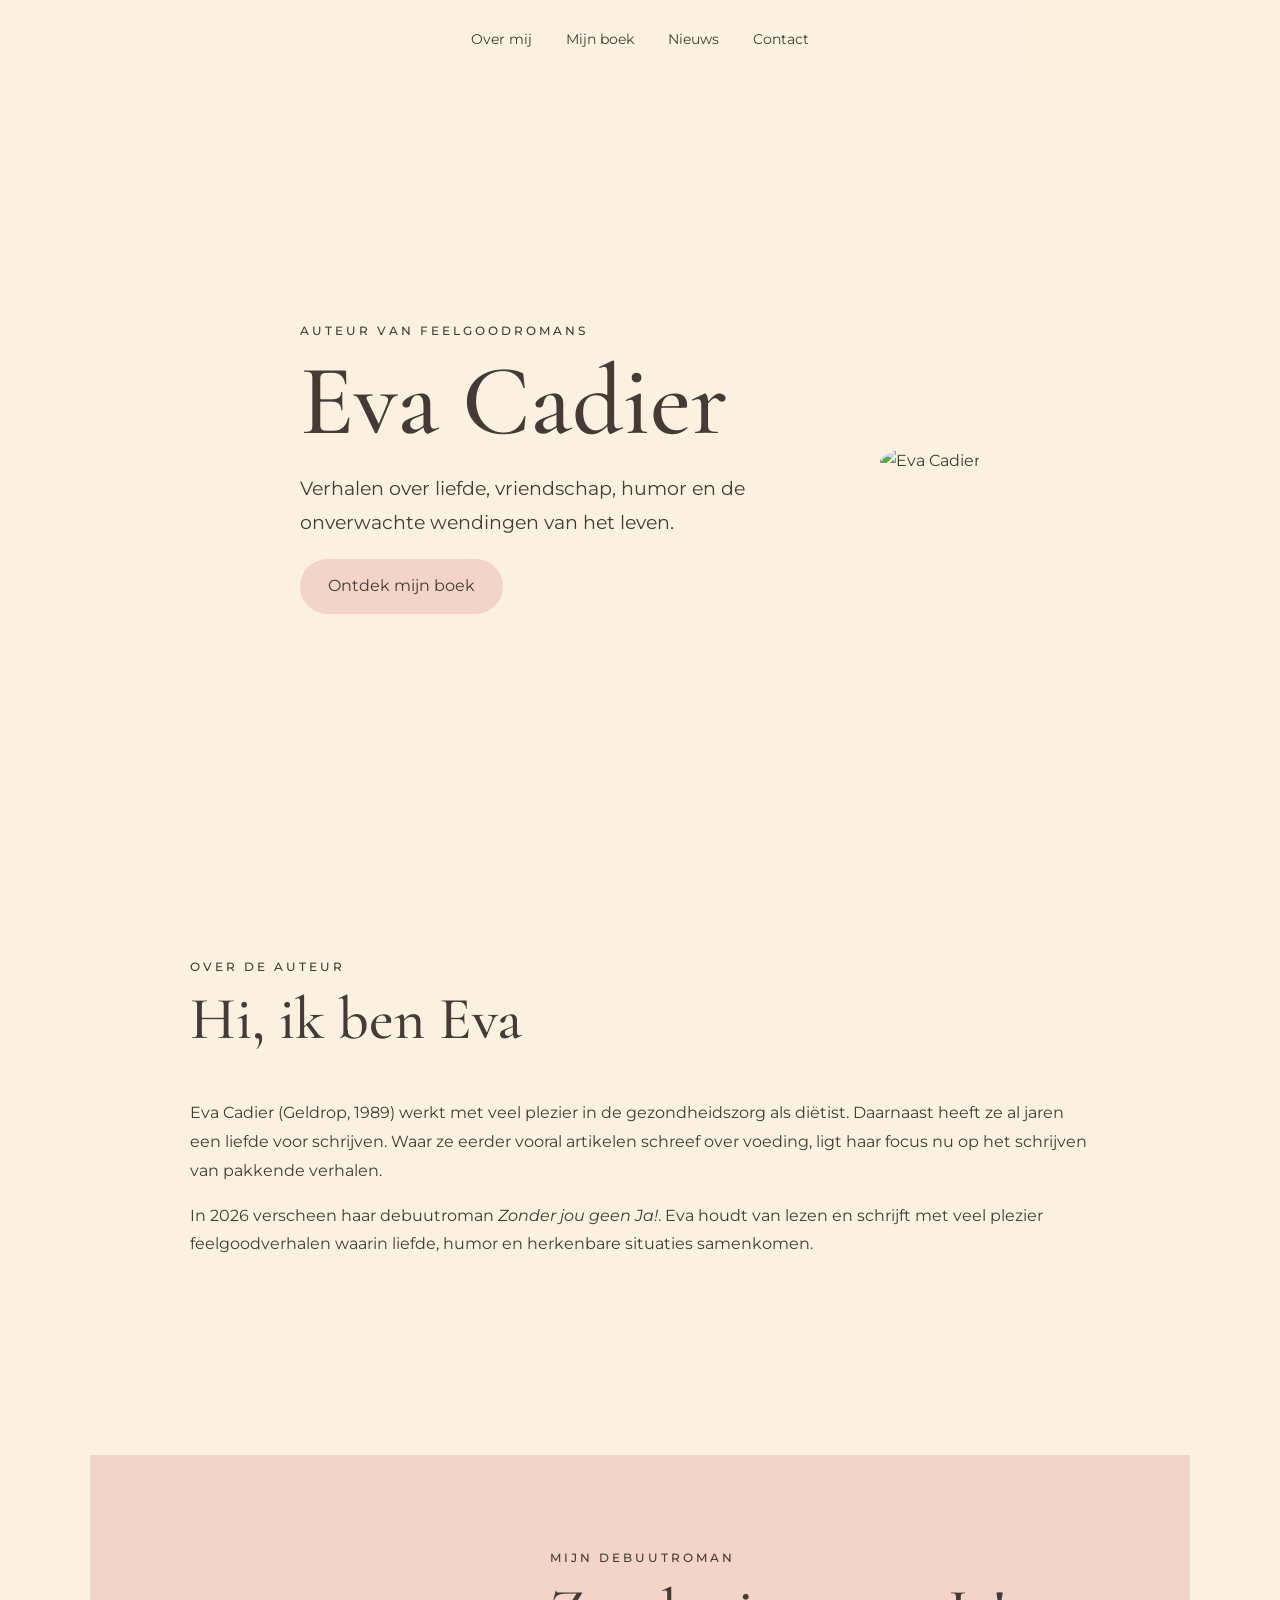
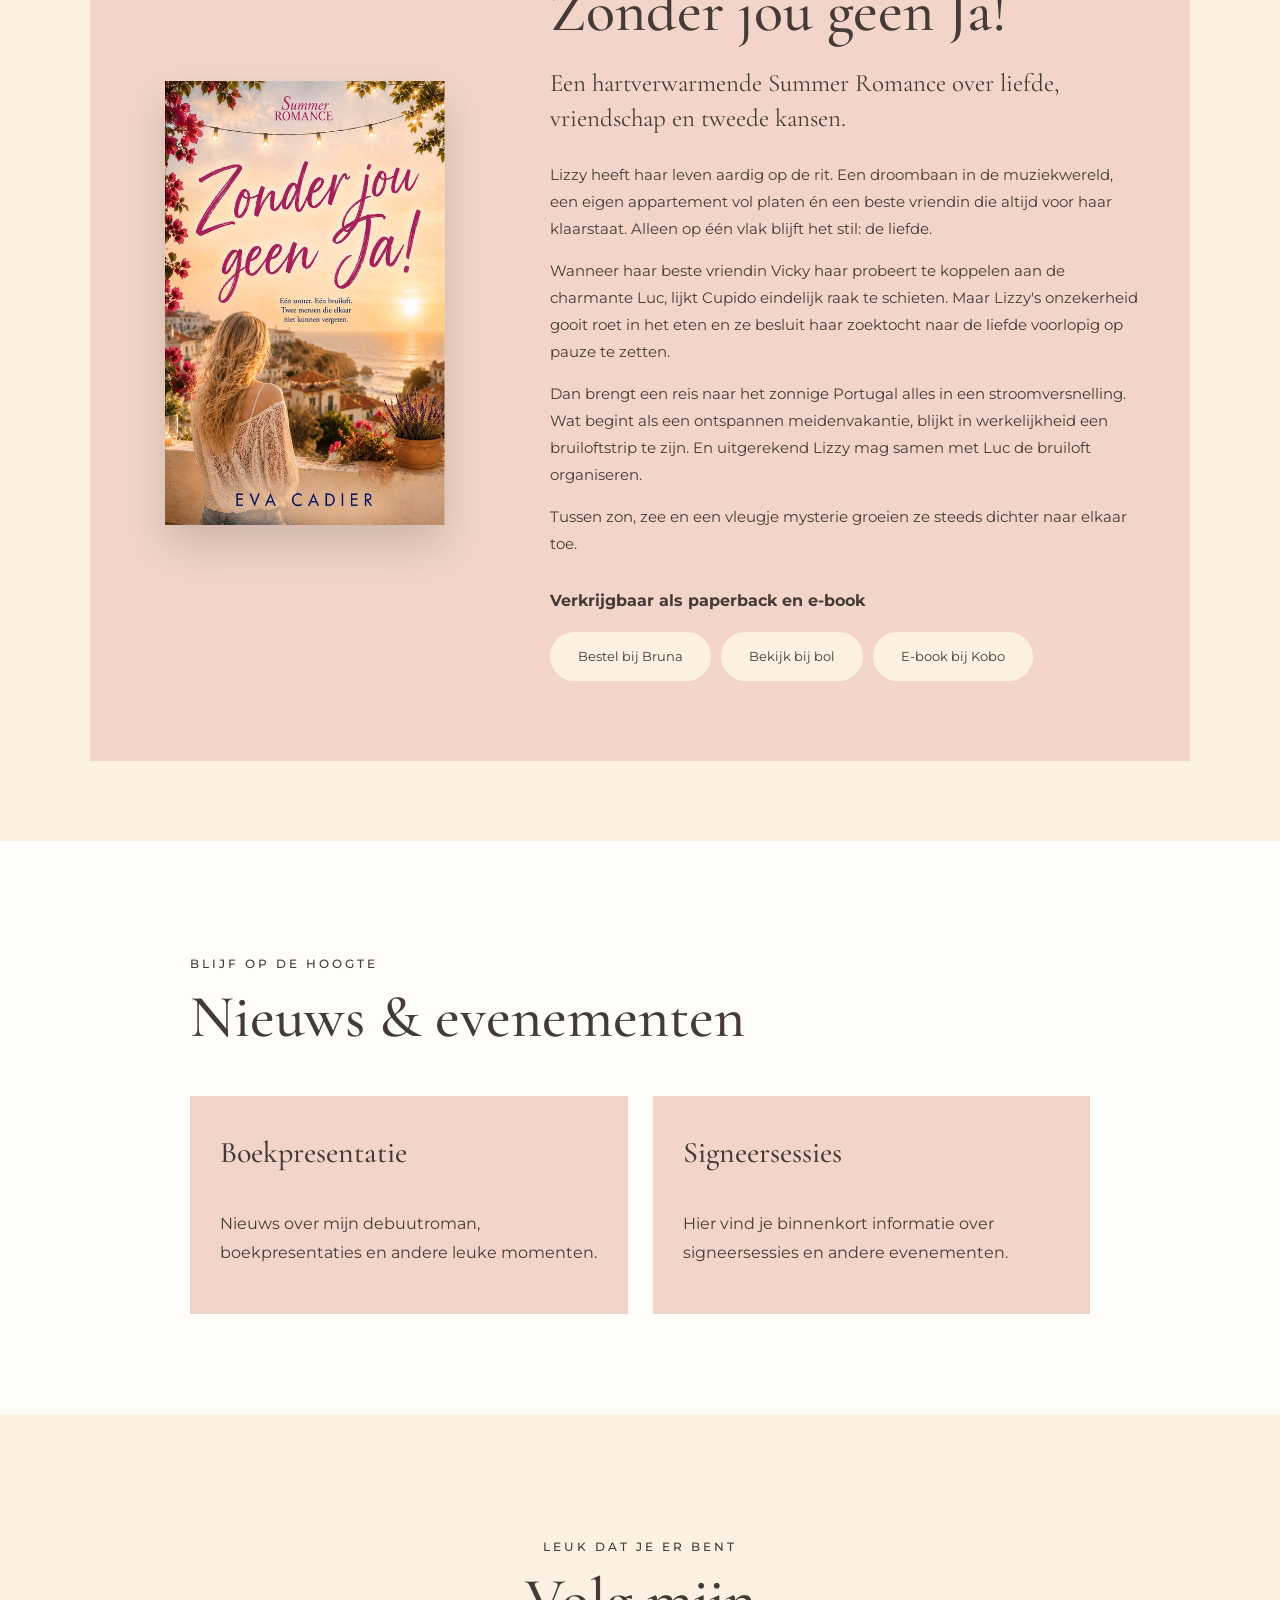
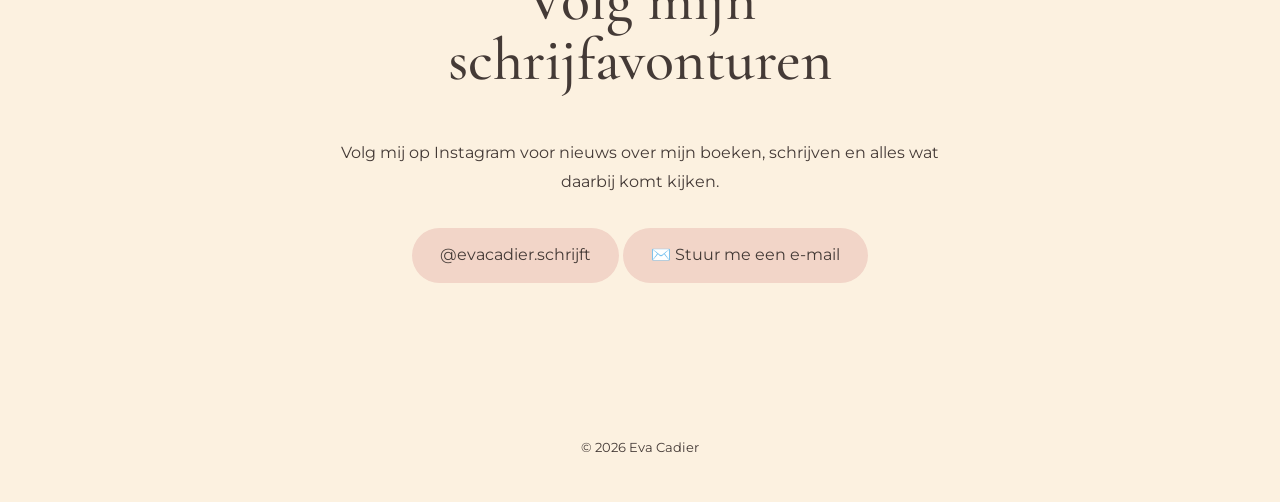
==== index.html @ a546e259 "Update index.html" ====
<!DOCTYPE html>
<html lang="nl">
<head>
    <meta charset="UTF-8">
    <meta name="viewport" content="width=device-width, initial-scale=1.0">

    <title>Eva Cadier | Auteur van feelgoodromans</title>

    <meta name="description" content="Eva Cadier schrijft feelgoodromans over liefde, vriendschap en de onverwachte wendingen van het leven.">

    <link rel="stylesheet" href="style.css">

    <link href="https://fonts.googleapis.com/css2?family=Cormorant+Garamond:wght@400;500;600&family=Montserrat:wght@300;400;500&display=swap" rel="stylesheet">
</head>


<body>

<!-- NAVIGATIE -->

<header>
    <nav>
        <a href="#over">Over mij</a>
        <a href="#boek">Mijn boek</a>
        <a href="#nieuws">Nieuws</a>
        <a href="#contact">Contact</a>
    </nav>
</header>


<!-- HERO -->

<section class="hero">

    <div class="hero-text">

        <p class="eyebrow">
            Auteur van feelgoodromans
        </p>

        <h1>
            Eva Cadier
        </h1>

        <p class="intro">
            Verhalen over liefde, vriendschap, humor
            en de onverwachte wendingen van het leven.
        </p>

        <a class="button" href="#boek">
            Ontdek mijn boek
        </a>

    </div>


    <div class="hero-image">

        <!--
        Vervang foto.jpg door jouw eigen foto.
        -->

        <img src="Eva.jpg" alt="Eva Cadier">

    </div>

</section>



<!-- OVER MIJ -->

<section id="over" class="section">

    <div class="section-inner">

        <p class="eyebrow">
            Over de auteur
        </p>

        <h2>
            Hi, ik ben Eva
        </h2>

        <p>
            Eva Cadier (Geldrop, 1989) werkt met veel plezier in de
            gezondheidszorg als diëtist. Daarnaast heeft ze al jaren
            een liefde voor schrijven. Waar ze eerder vooral artikelen
            schreef over voeding, ligt haar focus nu op het schrijven
            van pakkende verhalen.
        </p>

        <p>
            In 2026 verscheen haar debuutroman
            <em>Zonder jou geen Ja!</em>. Eva houdt van lezen en schrijft
            met veel plezier feelgoodverhalen waarin liefde, humor en
            herkenbare situaties samenkomen.
        </p>

    </div>

</section>



<!-- BOEK -->

<section id="boek" class="book-section">

    <div class="book-image">

        <!--
        Vervang boek.jpg door de afbeelding van jouw boekomslag.
        -->

        <img
            src="boek.jpg"
            alt="Boekomslag Zonder jou geen Ja! van Eva Cadier"
        >

    </div>


    <div class="book-text">

        <p class="eyebrow">
            Mijn debuutroman
        </p>

        <h2>
            Zonder jou geen Ja!
        </h2>

        <p class="subtitle">
            Een hartverwarmende Summer Romance over liefde,
            vriendschap en tweede kansen.
        </p>


        <div class="flaptekst">

            <p>
                Lizzy heeft haar leven aardig op de rit. Een droombaan
                in de muziekwereld, een eigen appartement vol platen
                én een beste vriendin die altijd voor haar klaarstaat.
                Alleen op één vlak blijft het stil: de liefde.
            </p>

            <p>
                Wanneer haar beste vriendin Vicky haar probeert te
                koppelen aan de charmante Luc, lijkt Cupido eindelijk
                raak te schieten. Maar Lizzy's onzekerheid gooit roet
                in het eten en ze besluit haar zoektocht naar de liefde
                voorlopig op pauze te zetten.
            </p>

            <p>
                Dan brengt een reis naar het zonnige Portugal alles
                in een stroomversnelling. Wat begint als een ontspannen
                meidenvakantie, blijkt in werkelijkheid een bruiloftstrip
                te zijn. En uitgerekend Lizzy mag samen met Luc de
                bruiloft organiseren.
            </p>

            <p>
                Tussen zon, zee en een vleugje mysterie groeien ze steeds
                dichter naar elkaar toe.
            </p>

        </div>


        <p class="available">
            <strong>
                Verkrijgbaar als paperback en e-book
            </strong>
        </p>


        <div class="shops">

            <a
                href="https://www.bruna.nl/boeken/zonder-jou-geen-ja-9789083656786"
                target="_blank"
                rel="noopener noreferrer"
                class="shop-button"
            >
                Bestel bij Bruna
            </a>


            <a
                href="https://www.bol.com/nl/nl/p/zonder-jou-geen-ja/9300000344899422/?cid=1786902268305-2676174017438"
                target="_blank"
                rel="noopener noreferrer"
                class="shop-button"
            >
                Bekijk bij bol
            </a>


            <a
                href="https://www.kobo.com/nl/nl/ebook/zonder-jou-geen-ja-1?sId=480e6cfb-6c79-43fd-9dd4-91e612678c3a&ssId=6qIKh0UJlybctEtxlPoWp&cPos=1"
                target="_blank"
                rel="noopener noreferrer"
                class="shop-button"
            >
                E-book bij Kobo
            </a>

        </div>

    </div>

</section>



<!-- NIEUWS -->

<section id="nieuws" class="section news-section">

    <div class="section-inner">

        <p class="eyebrow">
            Blijf op de hoogte
        </p>

        <h2>
            Nieuws & evenementen
        </h2>

        <div class="cards">

            <article>
                <h3>
                    Boekpresentatie
                </h3>

                <p>
                    Nieuws over mijn debuutroman,
                    boekpresentaties en andere leuke momenten.
                </p>
            </article>


            <article>
                <h3>
                    Signeersessies
                </h3>

                <p>
                    Hier vind je binnenkort informatie over
                    signeersessies en andere evenementen.
                </p>
            </article>

        </div>

    </div>

</section>



<!-- CONTACT -->

<section id="contact" class="contact-section">

    <div>

        <p class="eyebrow">
            Leuk dat je er bent
        </p>

        <h2>
            Volg mijn schrijfavonturen
        </h2>

        <p>
            Volg mij op Instagram voor nieuws over mijn boeken,
            schrijven en alles wat daarbij komt kijken.
        </p>


        <a
            href="https://www.instagram.com/evacadier.schrijft/"
            target="_blank"
            rel="noopener noreferrer"
            class="button"
        >
            @evacadier.schrijft
        </a>
        
        <a
    href="mailto:evacadier@gmail.com"
    class="button"
    style="margin-top: 15px;"
>
    ✉️ Stuur me een e-mail
</a>

    </div>

</section>



<!-- FOOTER -->

<footer>

    <p>
        © 2026 Eva Cadier
    </p>

</footer>


</body>
</html>
---- style.css ----
:root {
    --creme: #FCF1E0;
    --roze: #F2D5C8;
    --tekst: #443A36;
    --wit: #FFFDF9;
}


* {
    box-sizing: border-box;
}


html {
    scroll-behavior: smooth;
}


body {
    margin: 0;
    background: var(--creme);
    color: var(--tekst);
    font-family: 'Montserrat', sans-serif;
    line-height: 1.8;
}


header {
    padding: 25px 30px;
    text-align: center;
    position: sticky;
    top: 0;
    background: rgba(252, 241, 224, 0.95);
    z-index: 10;
}


nav a {
    margin: 0 15px;
    text-decoration: none;
    color: var(--tekst);
    font-size: 14px;
}


nav a:hover {
    opacity: 0.6;
}


h1,
h2,
h3 {
    font-family: 'Cormorant Garamond', serif;
    font-weight: 500;
}


h1 {
    font-size: clamp(60px, 8vw, 100px);
    line-height: 0.9;
    margin: 15px 0 25px;
}


h2 {
    font-size: clamp(42px, 5vw, 60px);
    line-height: 1;
    margin-top: 10px;
}


h3 {
    font-size: 30px;
    margin-top: 0;
}


.eyebrow {
    text-transform: uppercase;
    letter-spacing: 3px;
    font-size: 12px;
    font-weight: 500;
}


.hero {
    min-height: 85vh;
    display: flex;
    align-items: center;
    justify-content: center;
    gap: 80px;
    padding: 70px 30px;
}


.hero-text {
    max-width: 550px;
}


.intro {
    font-size: 19px;
    max-width: 500px;
}


.hero-image img {
    width: 360px;
    height: 360px;
    object-fit: cover;
    border-radius: 50%;
}


.button,
.shop-button {
    display: inline-block;
    background: var(--roze);
    color: var(--tekst);
    padding: 13px 28px;
    border-radius: 30px;
    text-decoration: none;
    transition: 0.2s;
}


.button:hover,
.shop-button:hover {
    transform: translateY(-2px);
}


.section {
    padding: 100px 30px;
}


.section-inner {
    max-width: 900px;
    margin: auto;
}


.book-section {
    max-width: 1100px;
    margin: 80px auto;
    padding: 80px 50px;
    display: flex;
    gap: 80px;
    align-items: center;
    background: var(--roze);
}


.book-image {
    flex: 0 0 330px;
    text-align: center;
}


.book-image img {
    width: 280px;
    max-width: 100%;
    box-shadow: 0 20px 40px rgba(0, 0, 0, 0.15);
}


.book-text {
    flex: 1;
}


.book-text h2 {
    margin-bottom: 10px;
}


.subtitle {
    font-family: 'Cormorant Garamond', serif;
    font-size: 25px;
    line-height: 1.4;
}


.flaptekst {
    font-size: 15px;
}


.available {
    margin-top: 30px;
}


.shops {
    display: flex;
    flex-wrap: wrap;
    gap: 10px;
}


.shop-button {
    background: var(--creme);
    font-size: 13px;
}


.news-section {
    background: var(--wit);
}


.cards {
    display: grid;
    grid-template-columns: repeat(2, 1fr);
    gap: 25px;
}


.cards article {
    background: var(--roze);
    padding: 30px;
}


.contact-section {
    max-width: 900px;
    margin: auto;
    padding: 110px 30px;
    text-align: center;
}


.contact-section > div {
    max-width: 600px;
    margin: auto;
}


footer {
    text-align: center;
    padding: 30px;
    font-size: 13px;
}


@media (max-width: 750px) {

    header {
        position: static;
    }


    nav a {
        margin: 5px 8px;
        display: inline-block;
    }


    .hero {
        flex-direction: column-reverse;
        text-align: center;
        gap: 40px;
        padding-top: 50px;
    }


    .hero-image img {
        width: 260px;
        height: 260px;
    }


    .book-section {
        margin: 40px 15px;
        padding: 50px 25px;
        flex-direction: column;
        gap: 40px;
    }


    .book-text {
        text-align: center;
    }


    .cards {
        grid-template-columns: 1fr;
    }


    .shops {
        justify-content: center;
    }

}
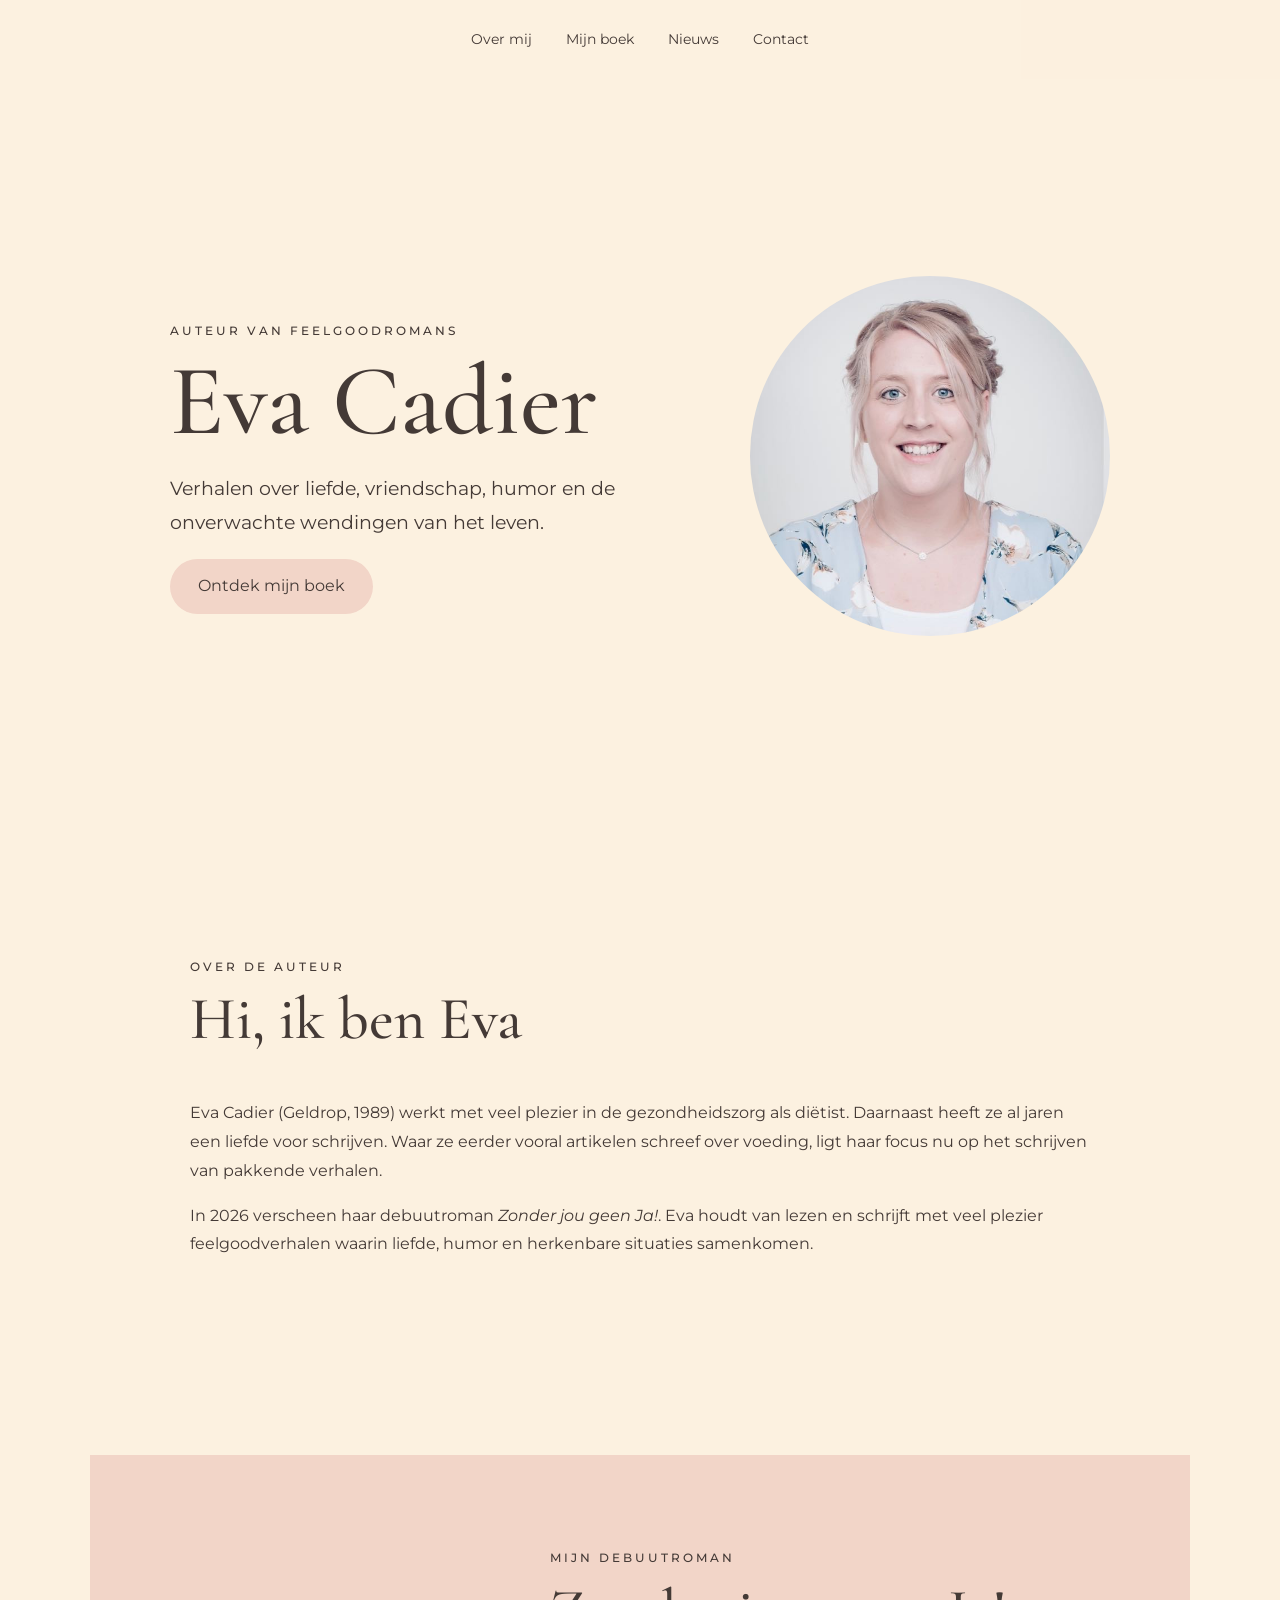
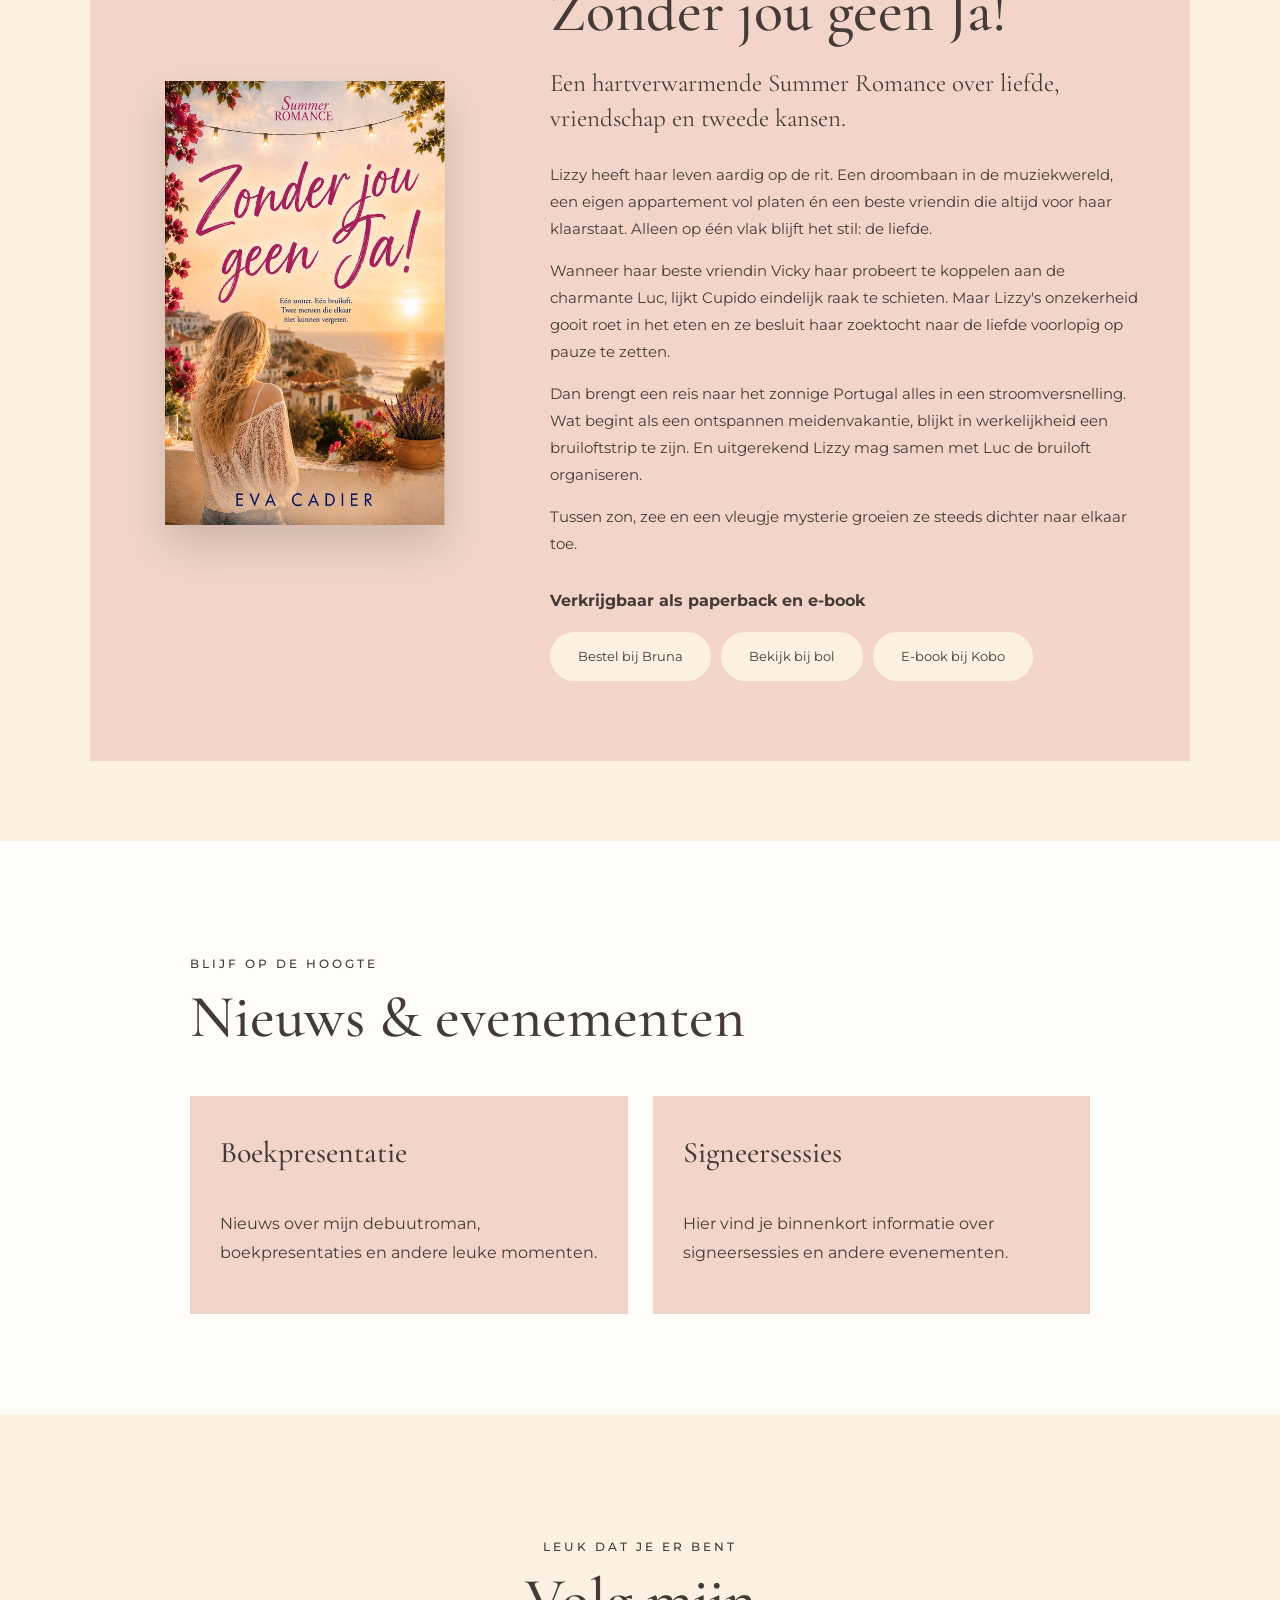
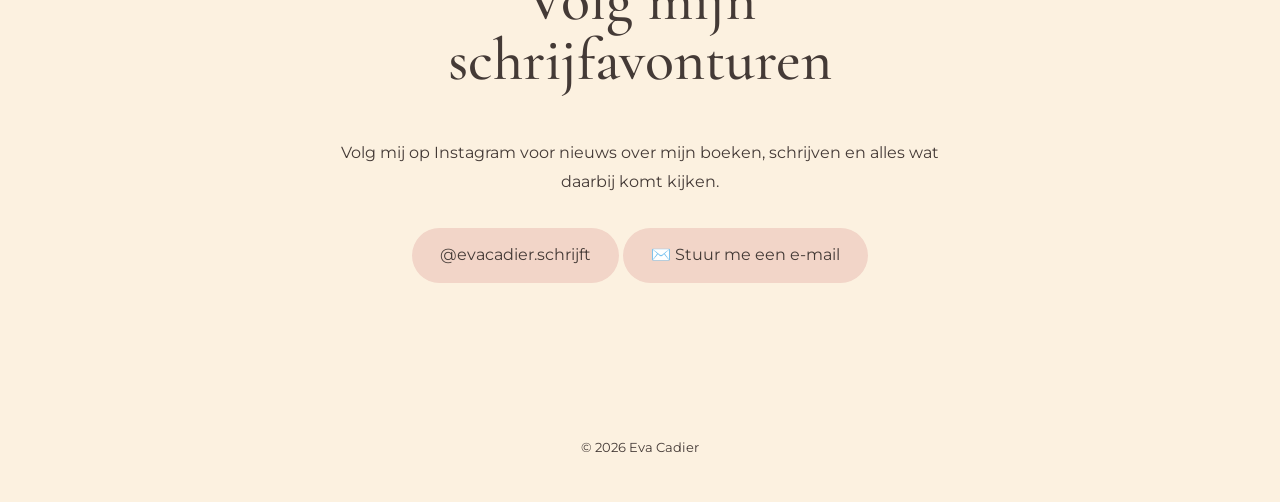
==== commit e63684c1: "Update index.html" ====
--- a/index.html
+++ b/index.html
@@ -60,7 +60,7 @@
         Vervang foto.jpg door jouw eigen foto.
         -->
 
-        <img src="Eva.jpg" alt="Eva Cadier">
+        <img src="Eva.JPG" alt="Eva Cadier">
 
     </div>
 
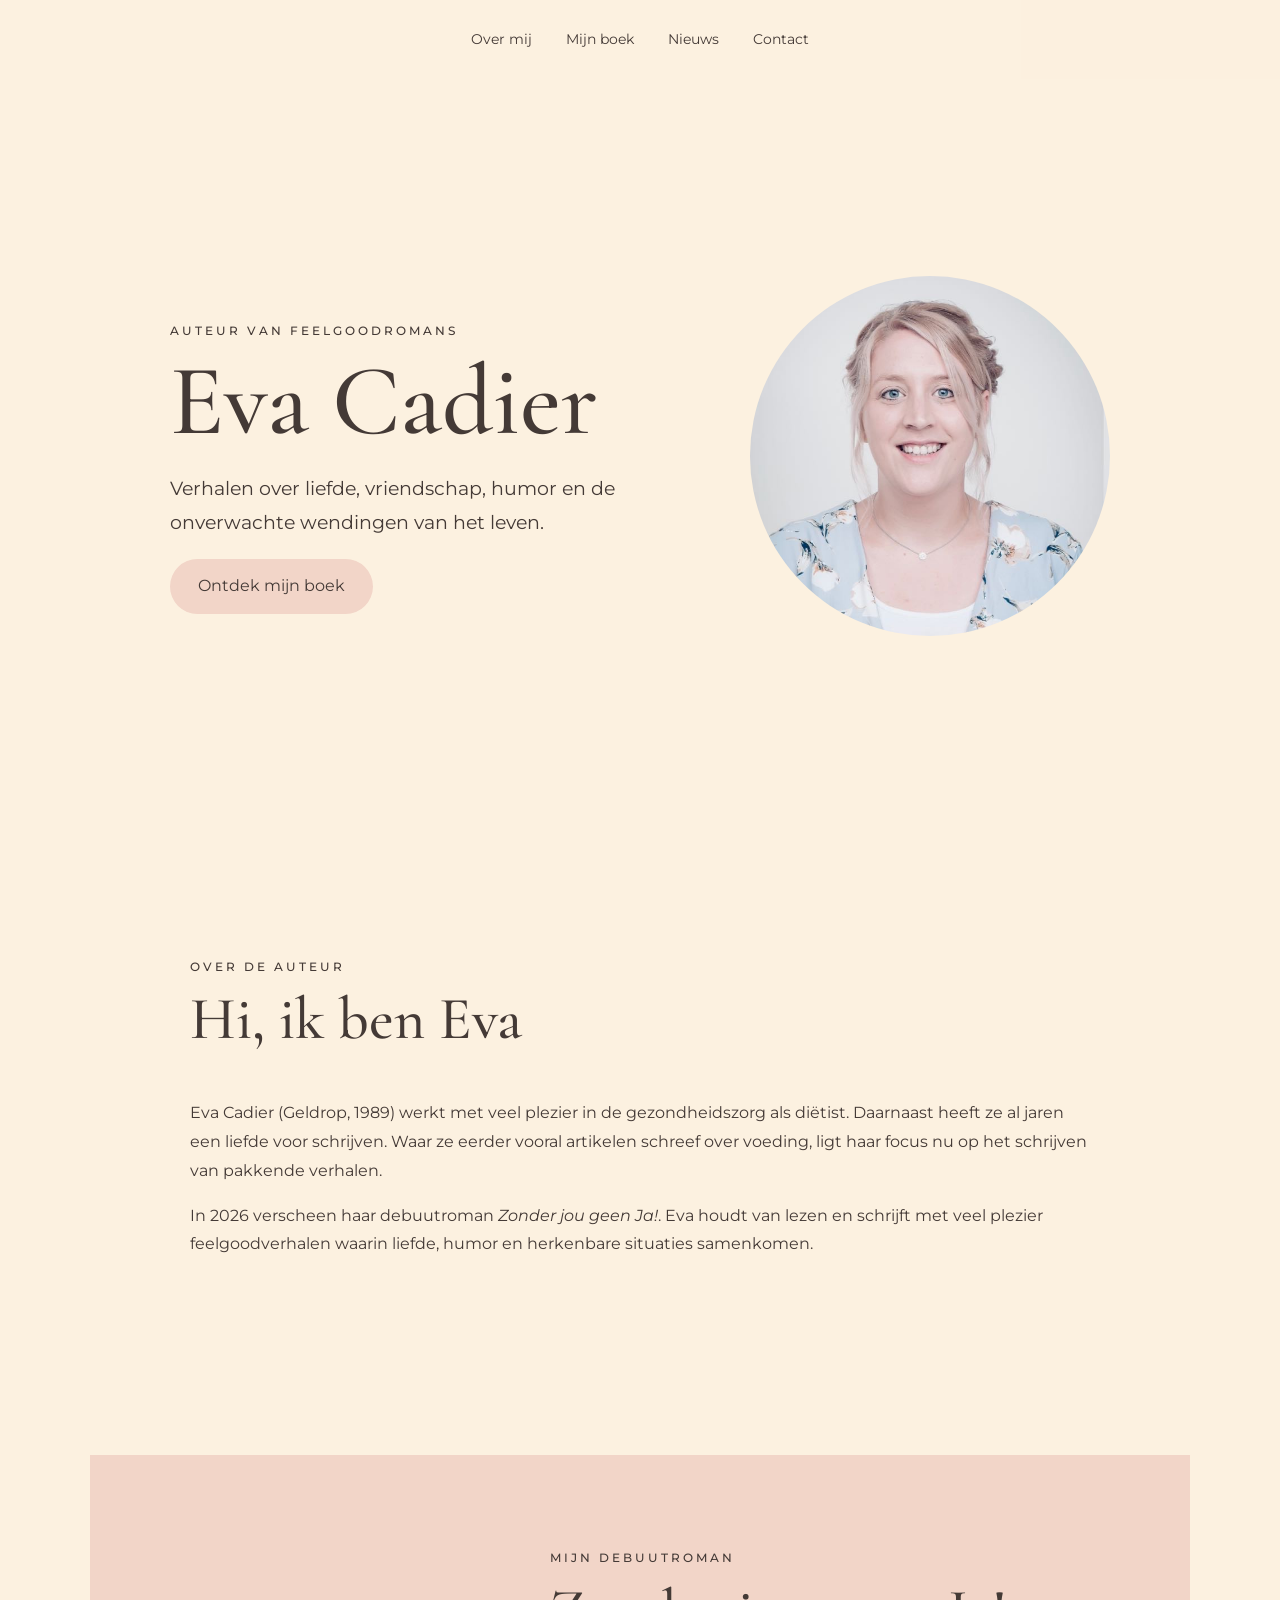
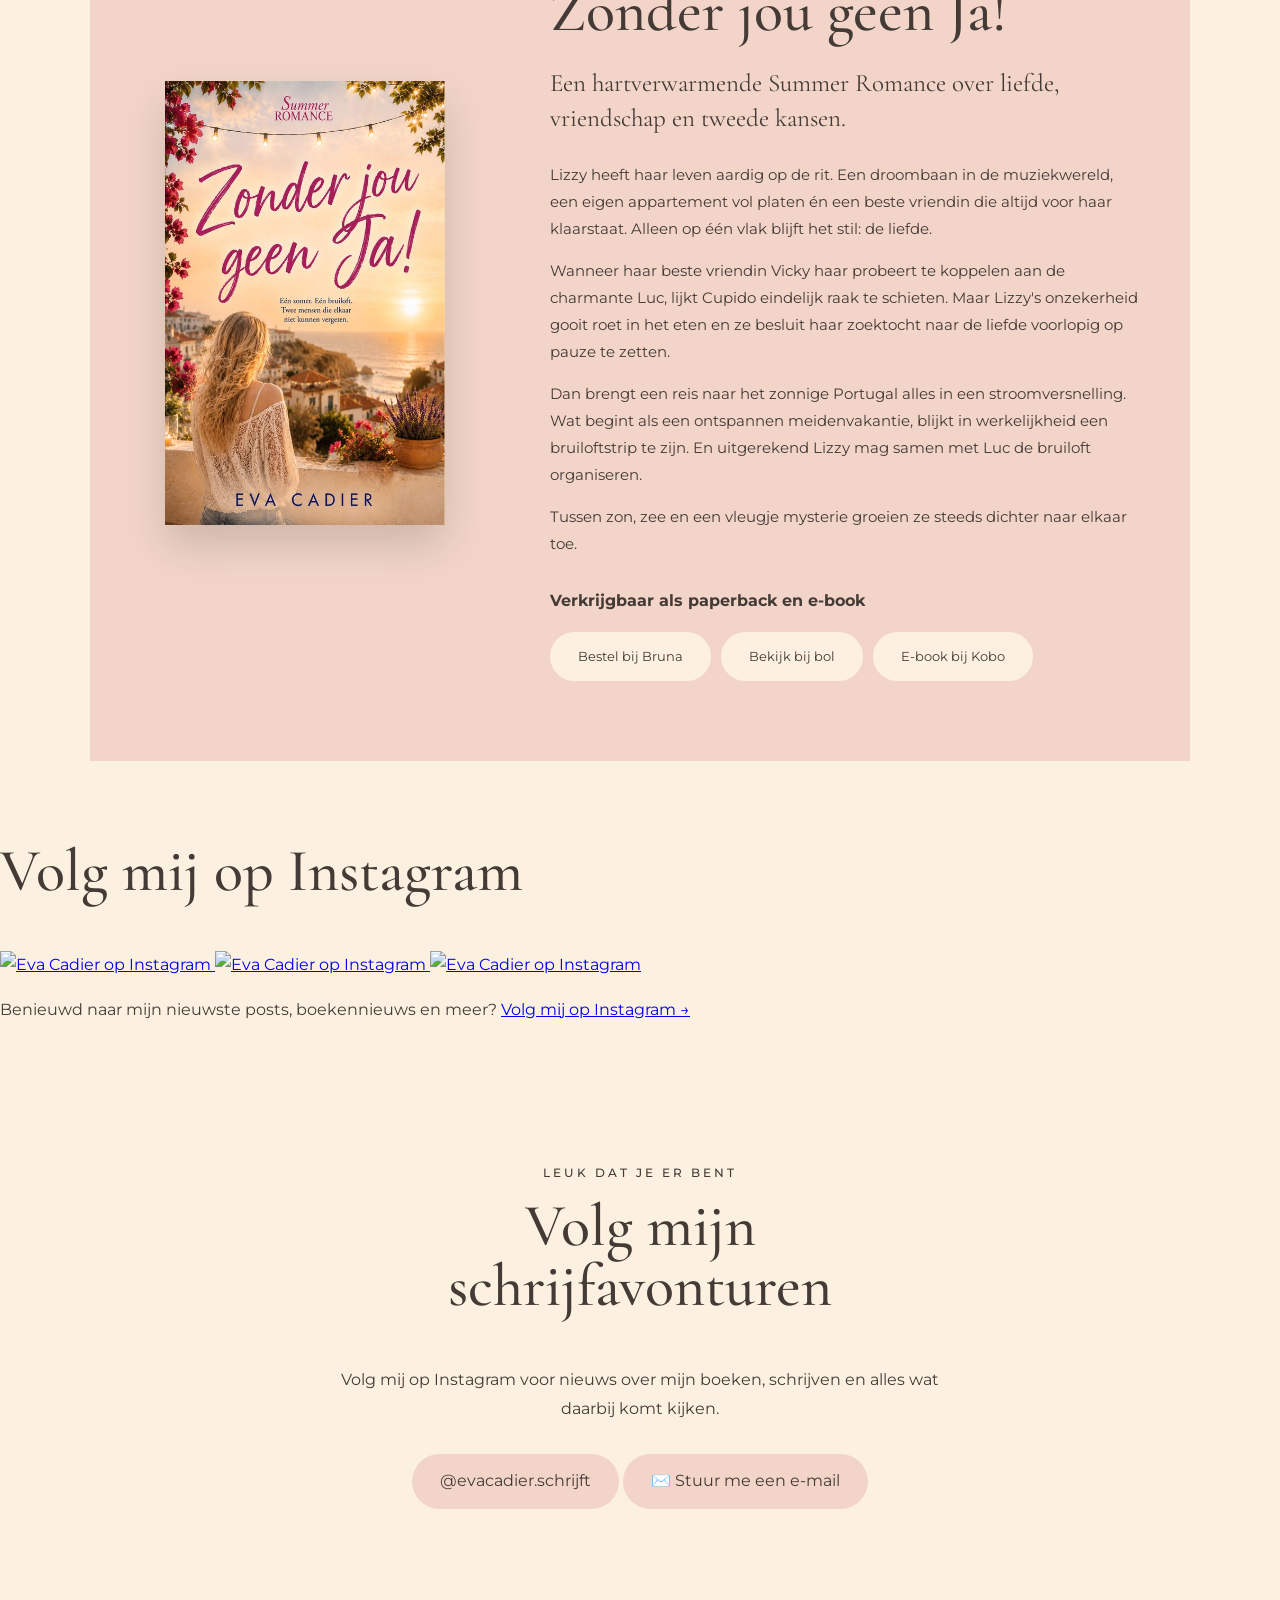
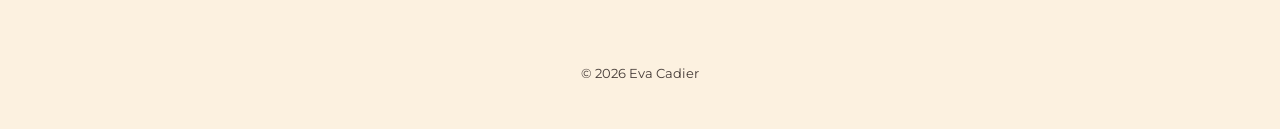
==== commit ba6c63fd: "Update index.html" ====
--- a/index.html
+++ b/index.html
@@ -216,49 +216,29 @@
 
 
 
-<!-- NIEUWS -->
-
-<section id="nieuws" class="section news-section">
-
-    <div class="section-inner">
-
-        <p class="eyebrow">
-            Blijf op de hoogte
-        </p>
-
-        <h2>
-            Nieuws & evenementen
-        </h2>
-
-        <div class="cards">
-
-            <article>
-                <h3>
-                    Boekpresentatie
-                </h3>
-
-                <p>
-                    Nieuws over mijn debuutroman,
-                    boekpresentaties en andere leuke momenten.
-                </p>
-            </article>
-
-
-            <article>
-                <h3>
-                    Signeersessies
-                </h3>
-
-                <p>
-                    Hier vind je binnenkort informatie over
-                    signeersessies en andere evenementen.
-                </p>
-            </article>
-
-        </div>
-
-    </div>
-
+<section id="instagram">
+  <h2>Volg mij op Instagram</h2>
+
+  <div class="instagram-grid">
+    <a href="https://www.instagram.com/evacadier.schrijft/" target="_blank">
+      <img src="instagram1.jpg" alt="Eva Cadier op Instagram">
+    </a>
+
+    <a href="https://www.instagram.com/evacadier.schrijft/" target="_blank">
+      <img src="instagram2.jpg" alt="Eva Cadier op Instagram">
+    </a>
+
+    <a href="https://www.instagram.com/evacadier.schrijft/" target="_blank">
+      <img src="instagram3.jpg" alt="Eva Cadier op Instagram">
+    </a>
+  </div>
+
+  <p class="instagram-text">
+    Benieuwd naar mijn nieuwste posts, boekennieuws en meer?
+    <a href="https://www.instagram.com/evacadier.schrijft/" target="_blank">
+      Volg mij op Instagram →
+    </a>
+  </p>
 </section>
 
 
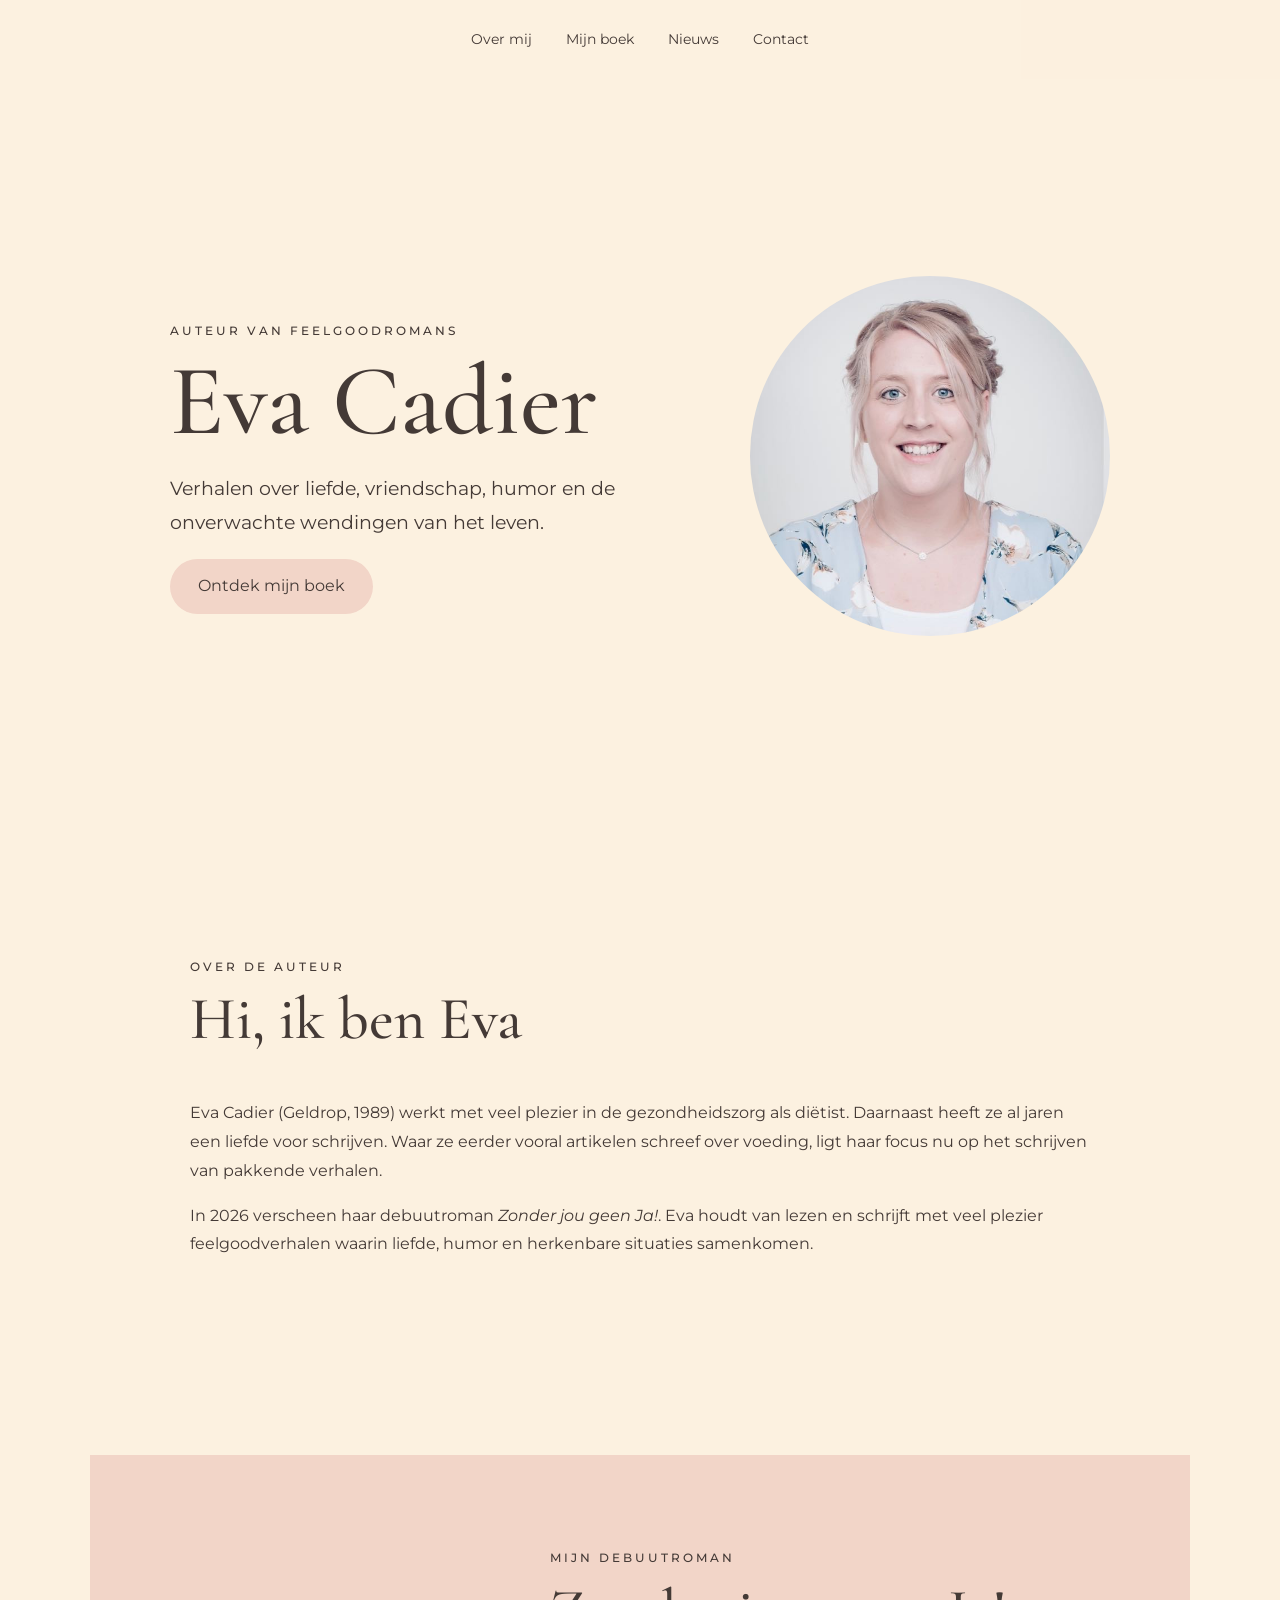
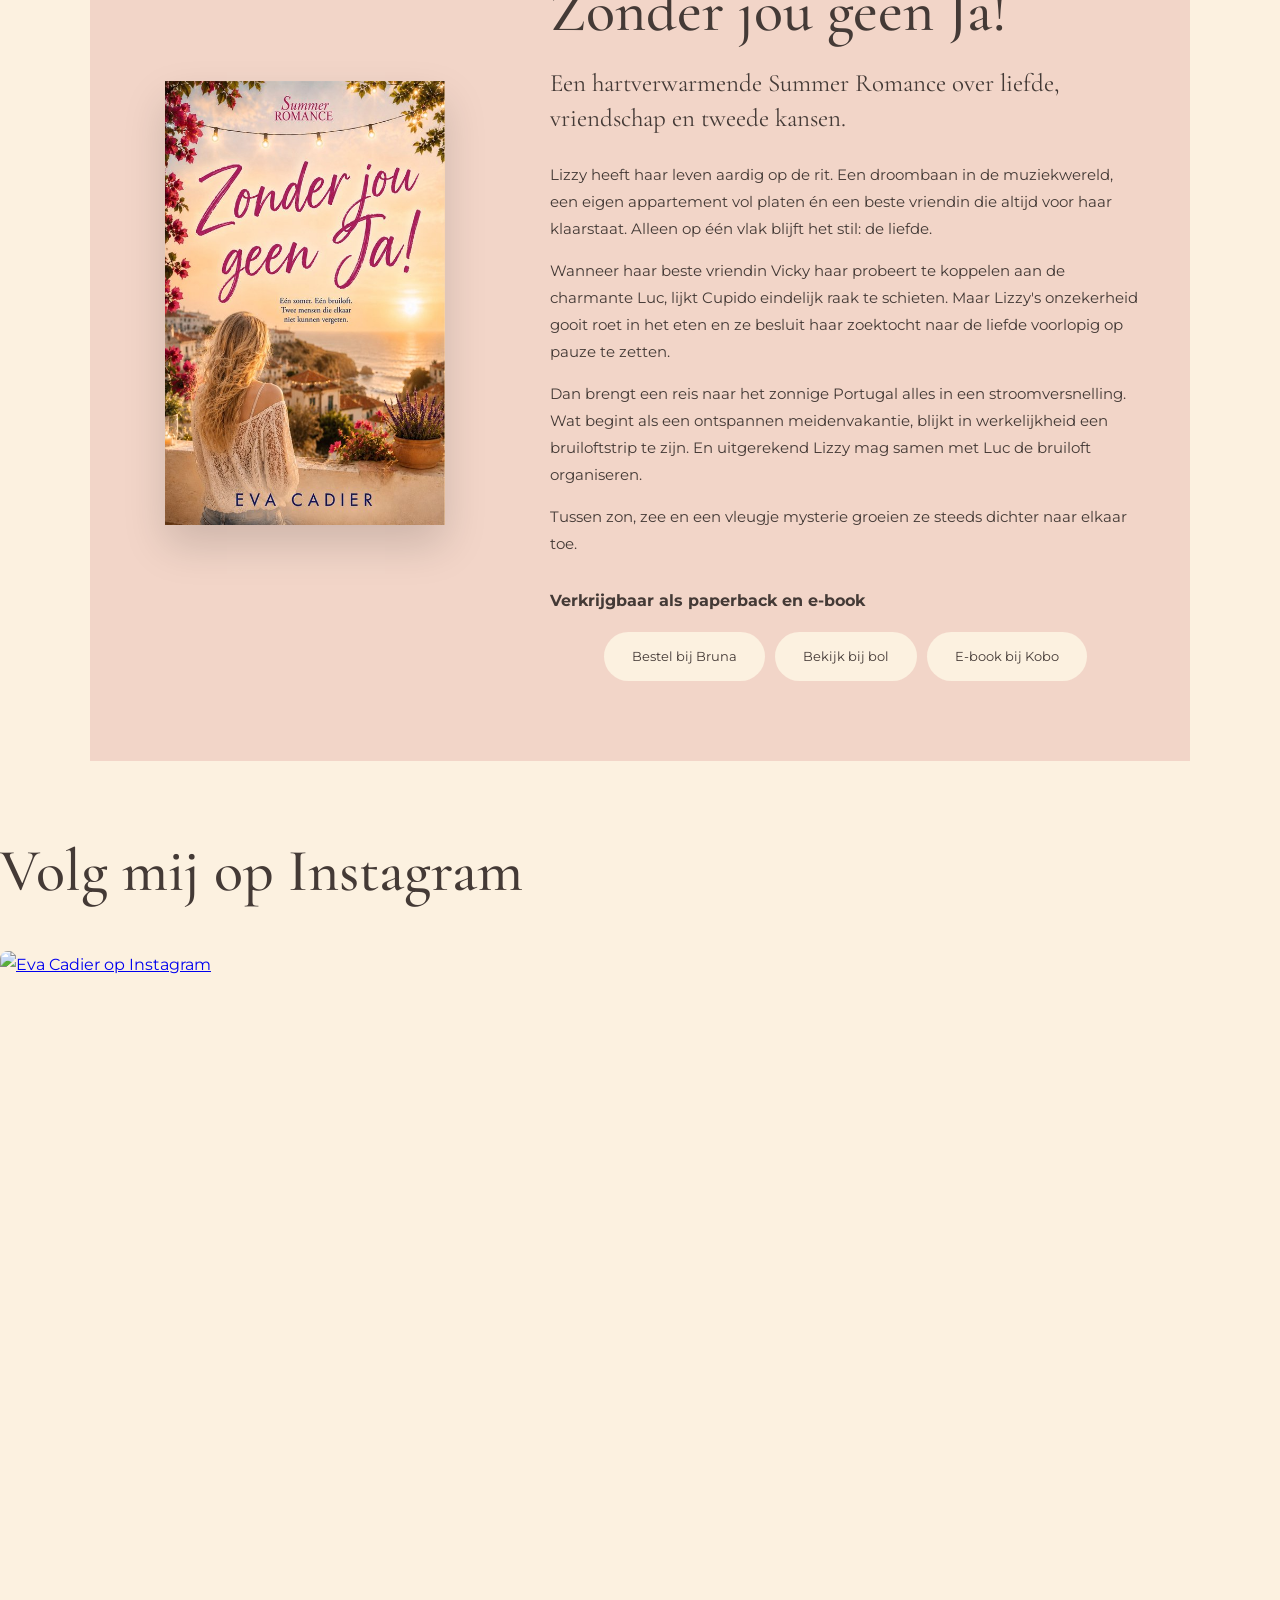
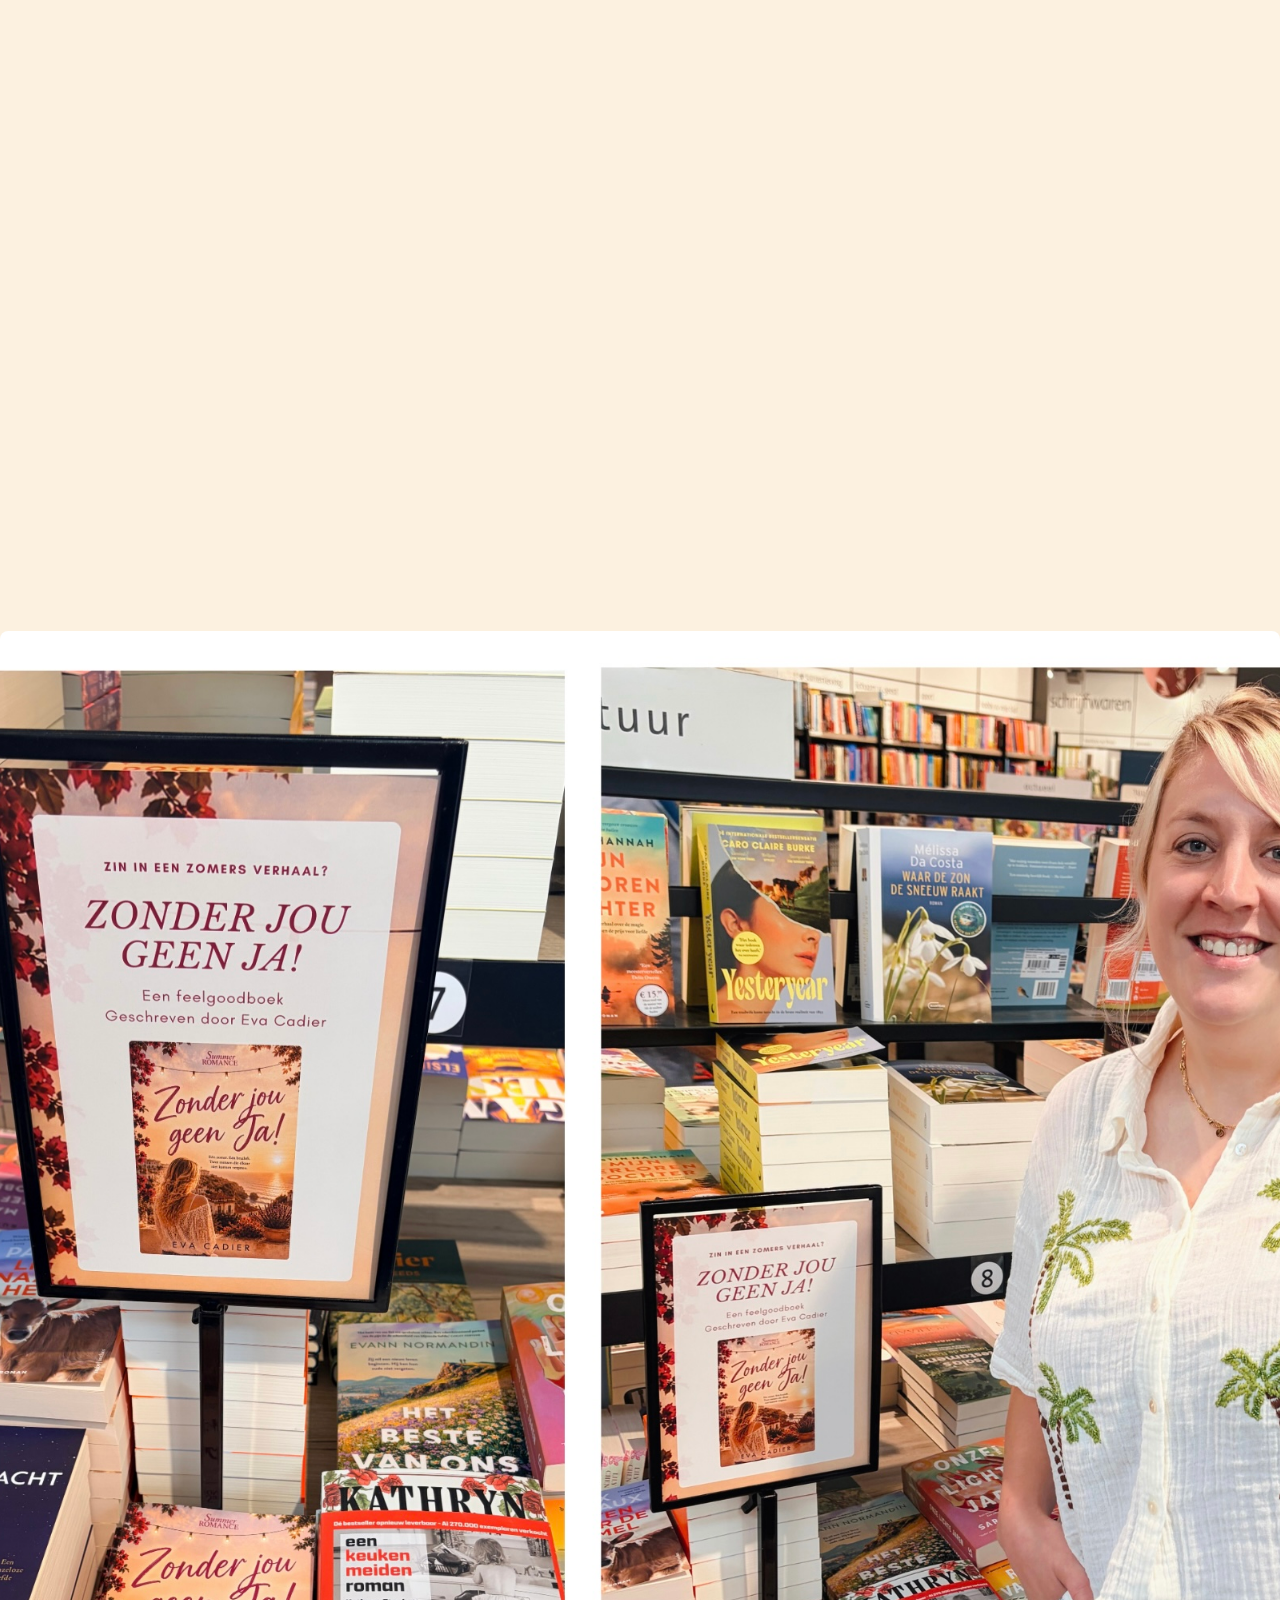
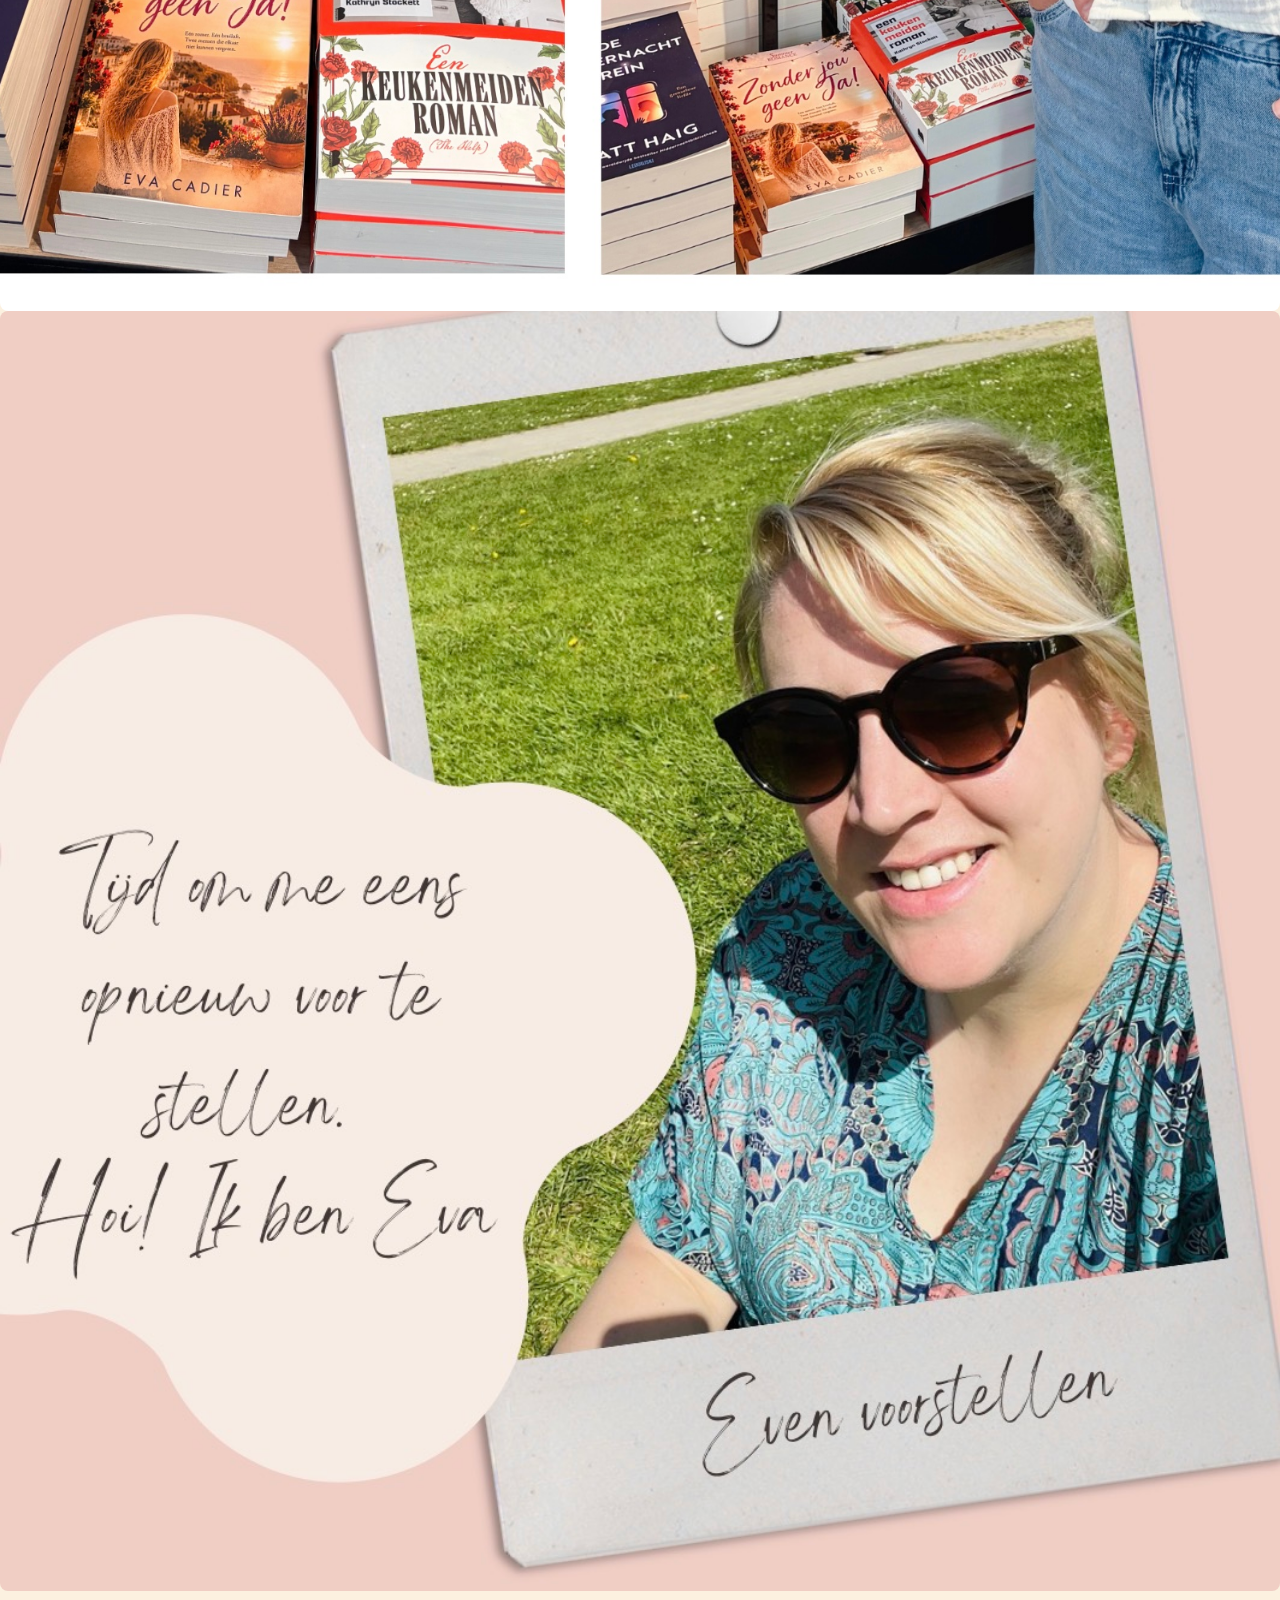
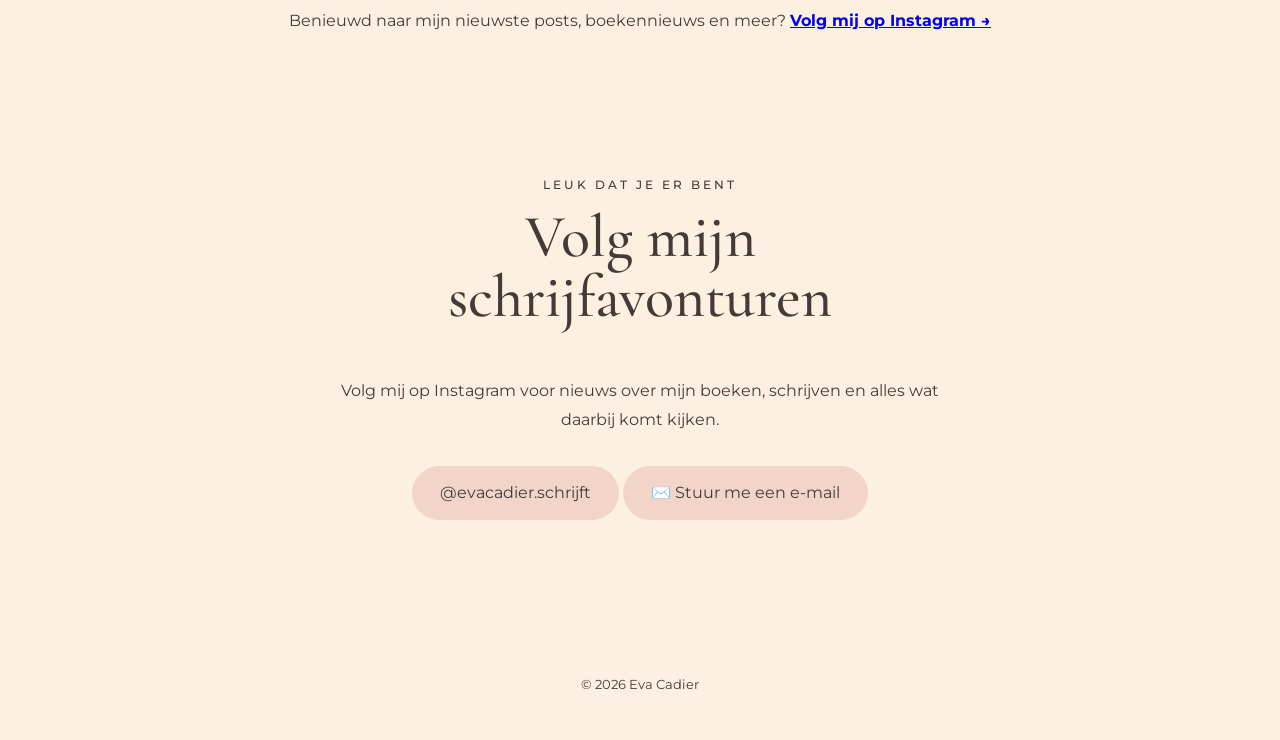
==== commit 1465d56a: "Update index.html" ====
--- a/index.html
+++ b/index.html
@@ -221,15 +221,15 @@
 
   <div class="instagram-grid">
     <a href="https://www.instagram.com/evacadier.schrijft/" target="_blank">
-      <img src="instagram1.jpg" alt="Eva Cadier op Instagram">
+      <img src="Instagram1.jpg" alt="Eva Cadier op Instagram">
     </a>
 
     <a href="https://www.instagram.com/evacadier.schrijft/" target="_blank">
-      <img src="instagram2.jpg" alt="Eva Cadier op Instagram">
+      <img src="Instagram2.jpg" alt="Eva Cadier op Instagram">
     </a>
 
     <a href="https://www.instagram.com/evacadier.schrijft/" target="_blank">
-      <img src="instagram3.jpg" alt="Eva Cadier op Instagram">
+      <img src="Instagram3.jpg" alt="Eva Cadier op Instagram">
     </a>
   </div>
 
--- a/style.css
+++ b/style.css
@@ -296,3 +296,35 @@
 
 }
 
+    .shops {
+        justify-content: center;
+    }
+
+}
+
+
+/* Instagram */
+
+.instagram-grid {
+    display: grid;
+    grid-template-columns: repeat(3, 1fr);
+    gap: 15px;
+    max-width: 900px;
+    margin: 0 auto 25px;
+}
+
+.instagram-grid img {
+    width: 100%;
+    aspect-ratio: 1 / 1;
+    object-fit: cover;
+    border-radius: 8px;
+    display: block;
+}
+
+.instagram-text {
+    text-align: center;
+}
+
+.instagram-text a {
+    font-weight: bold;
+}
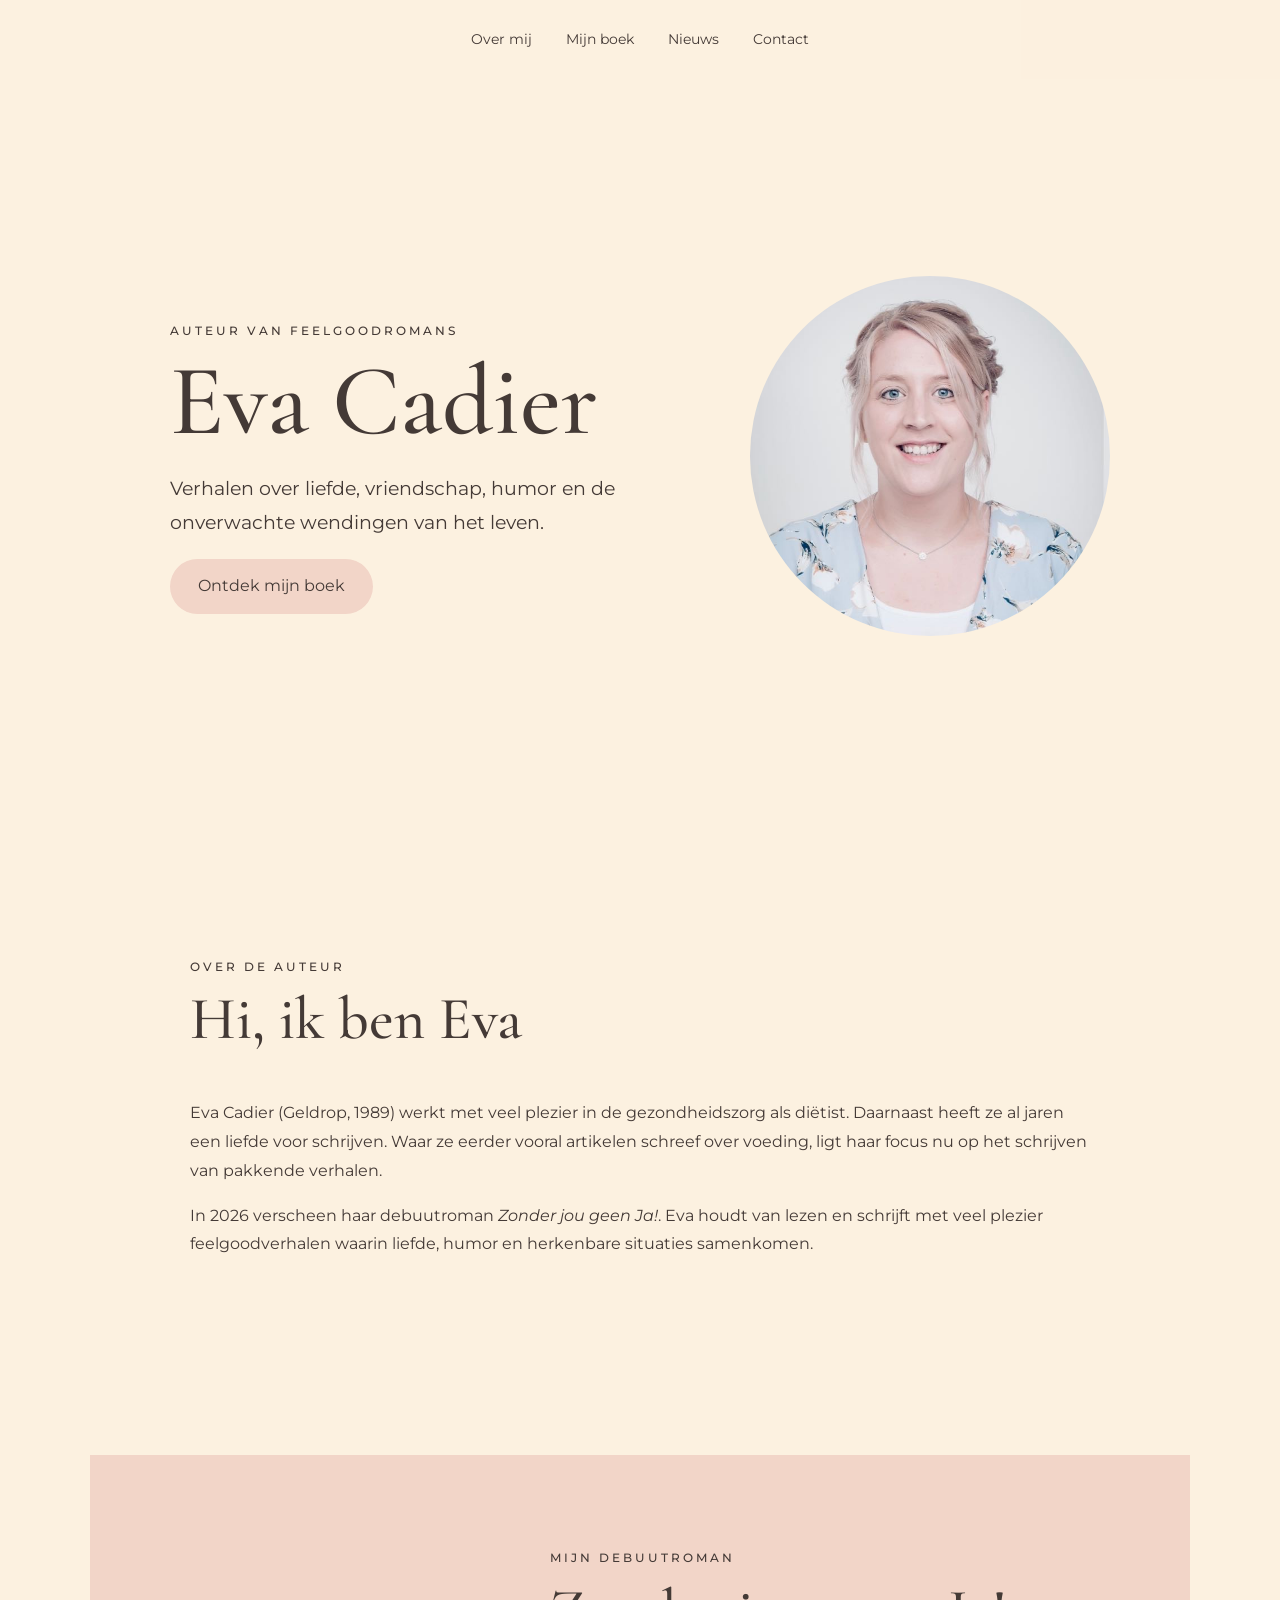
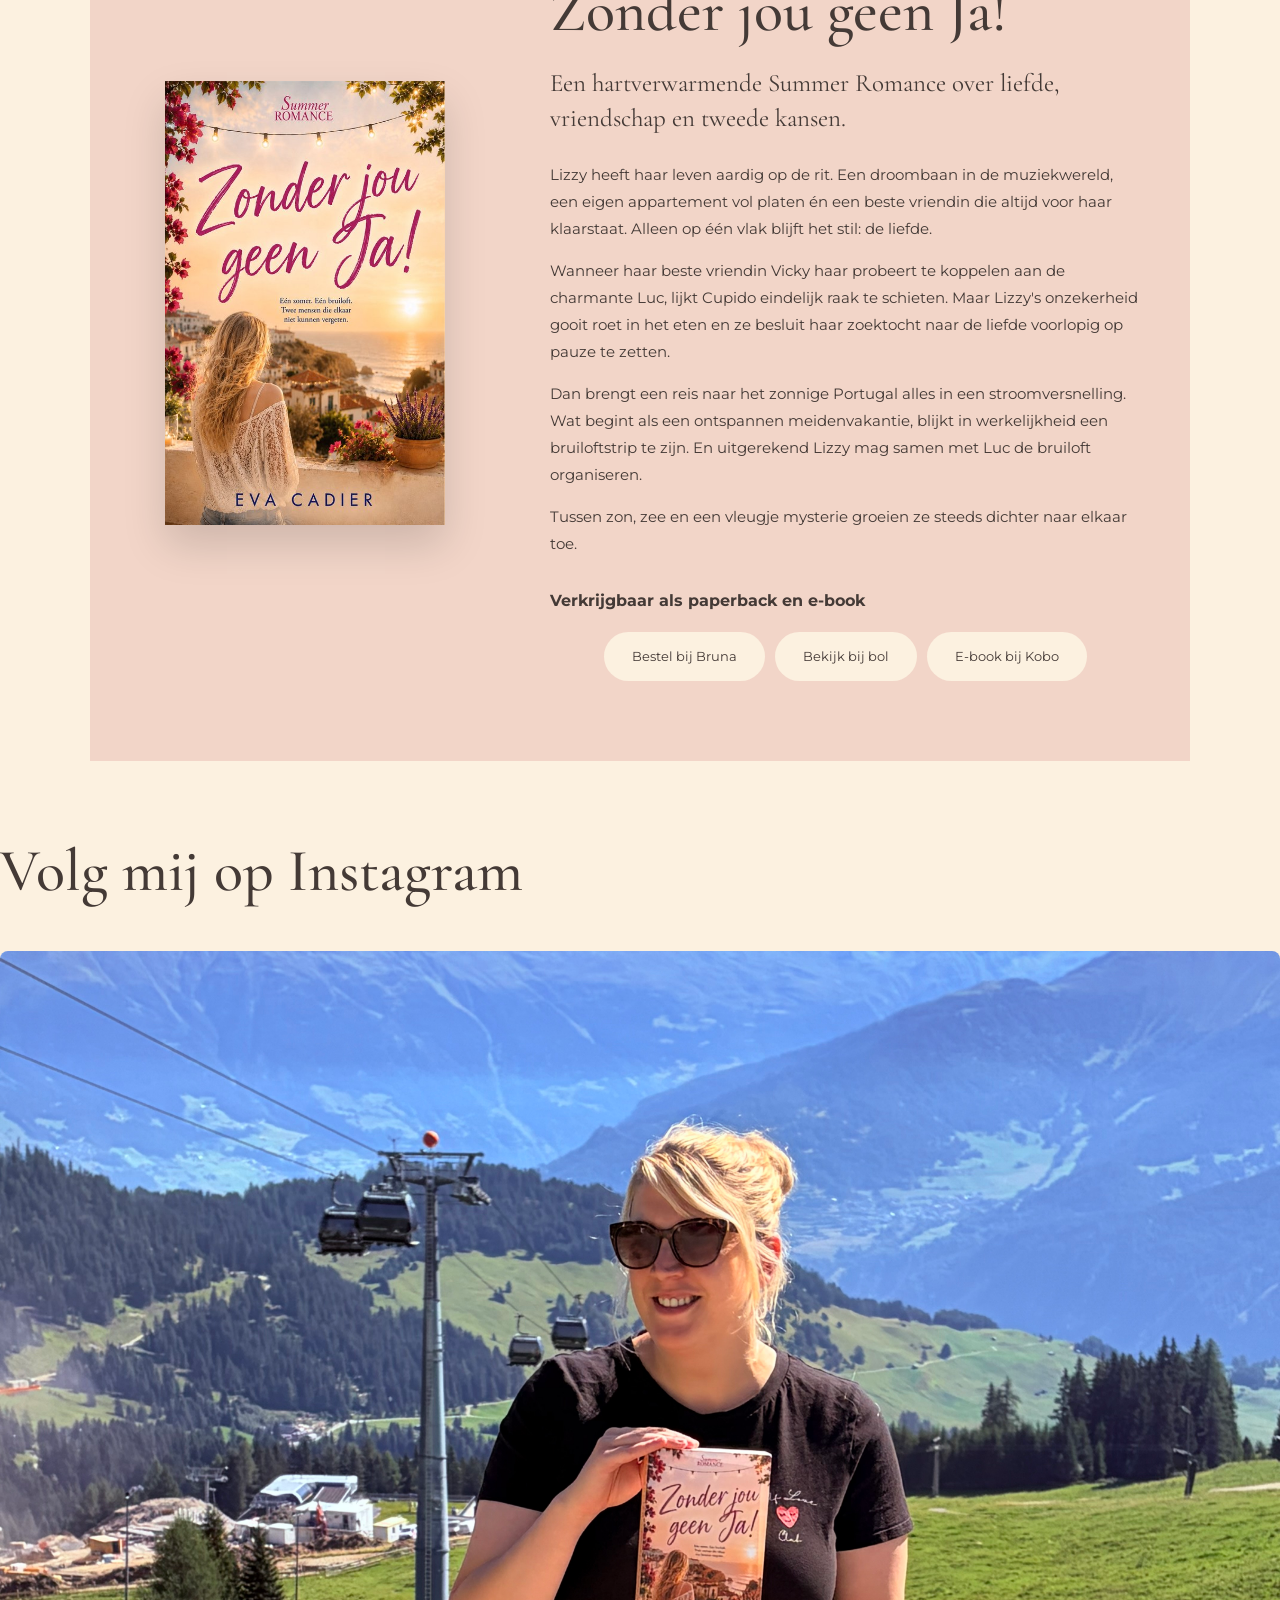
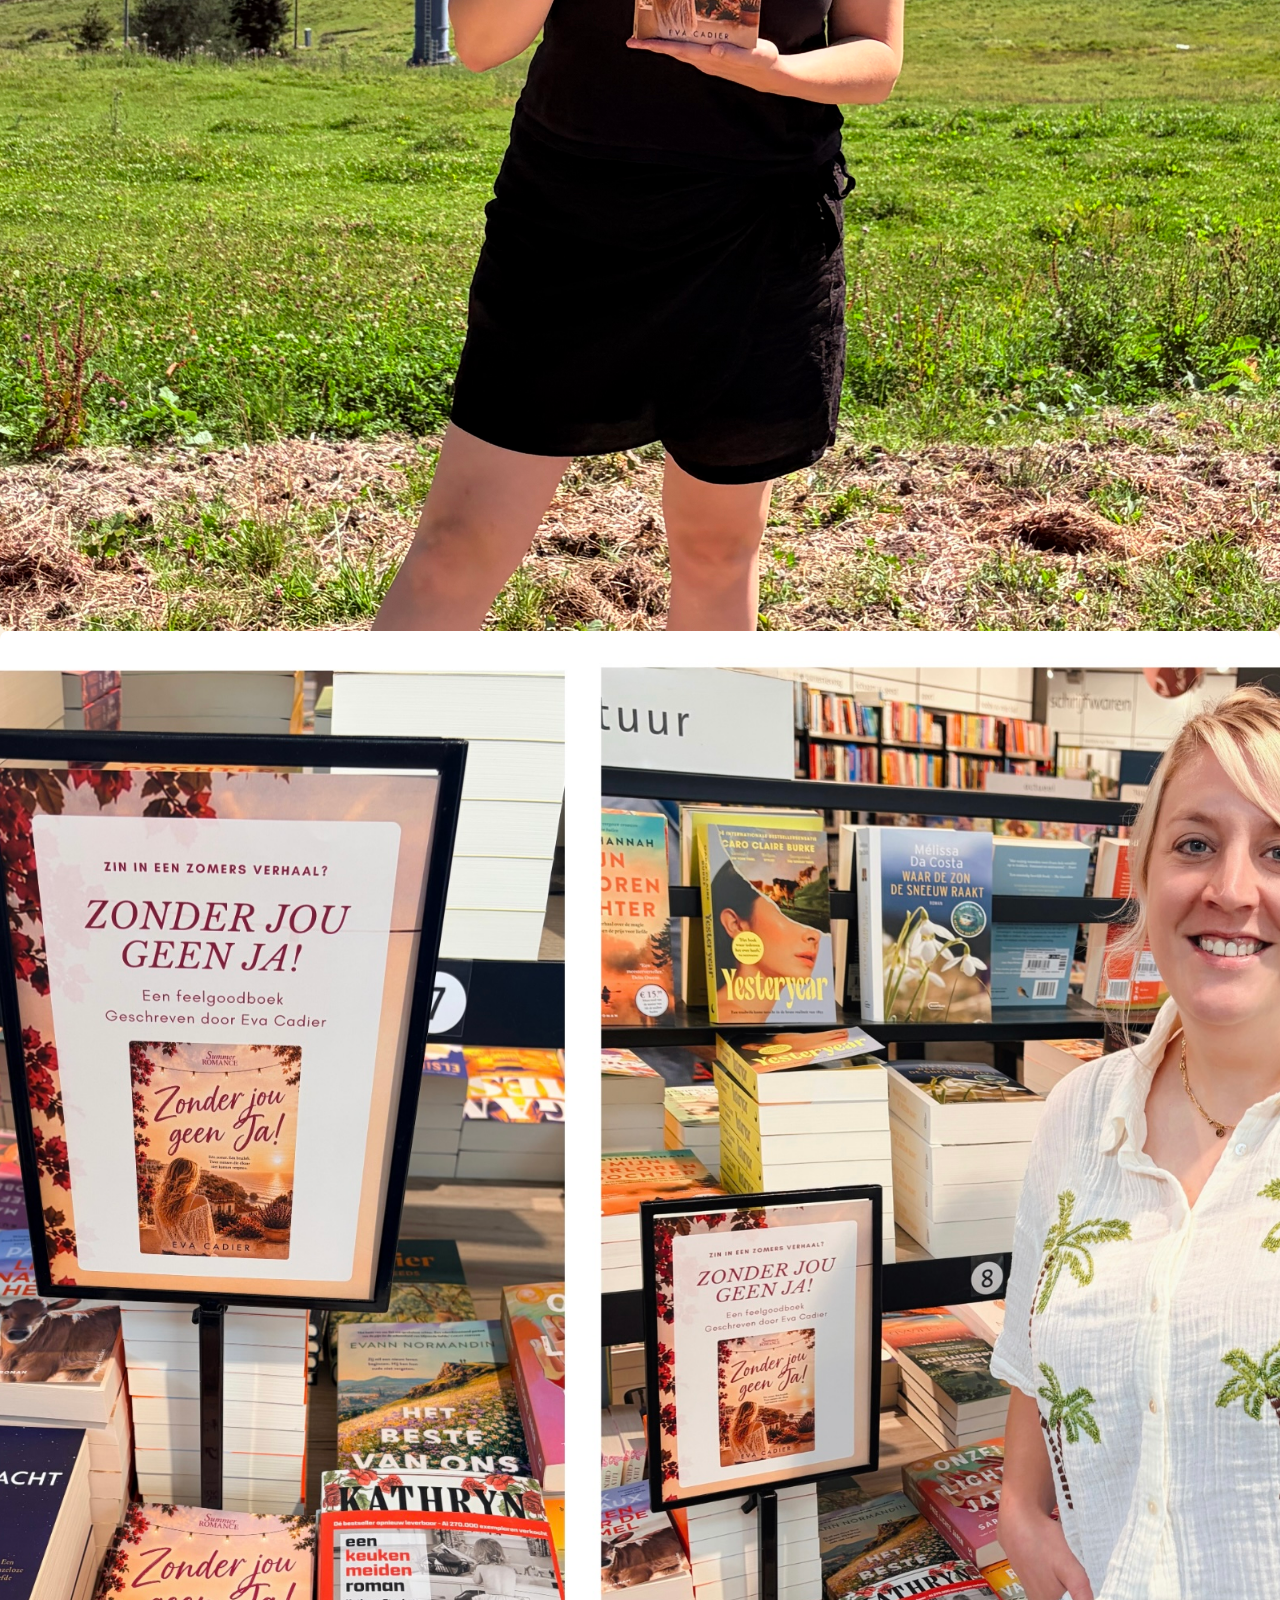
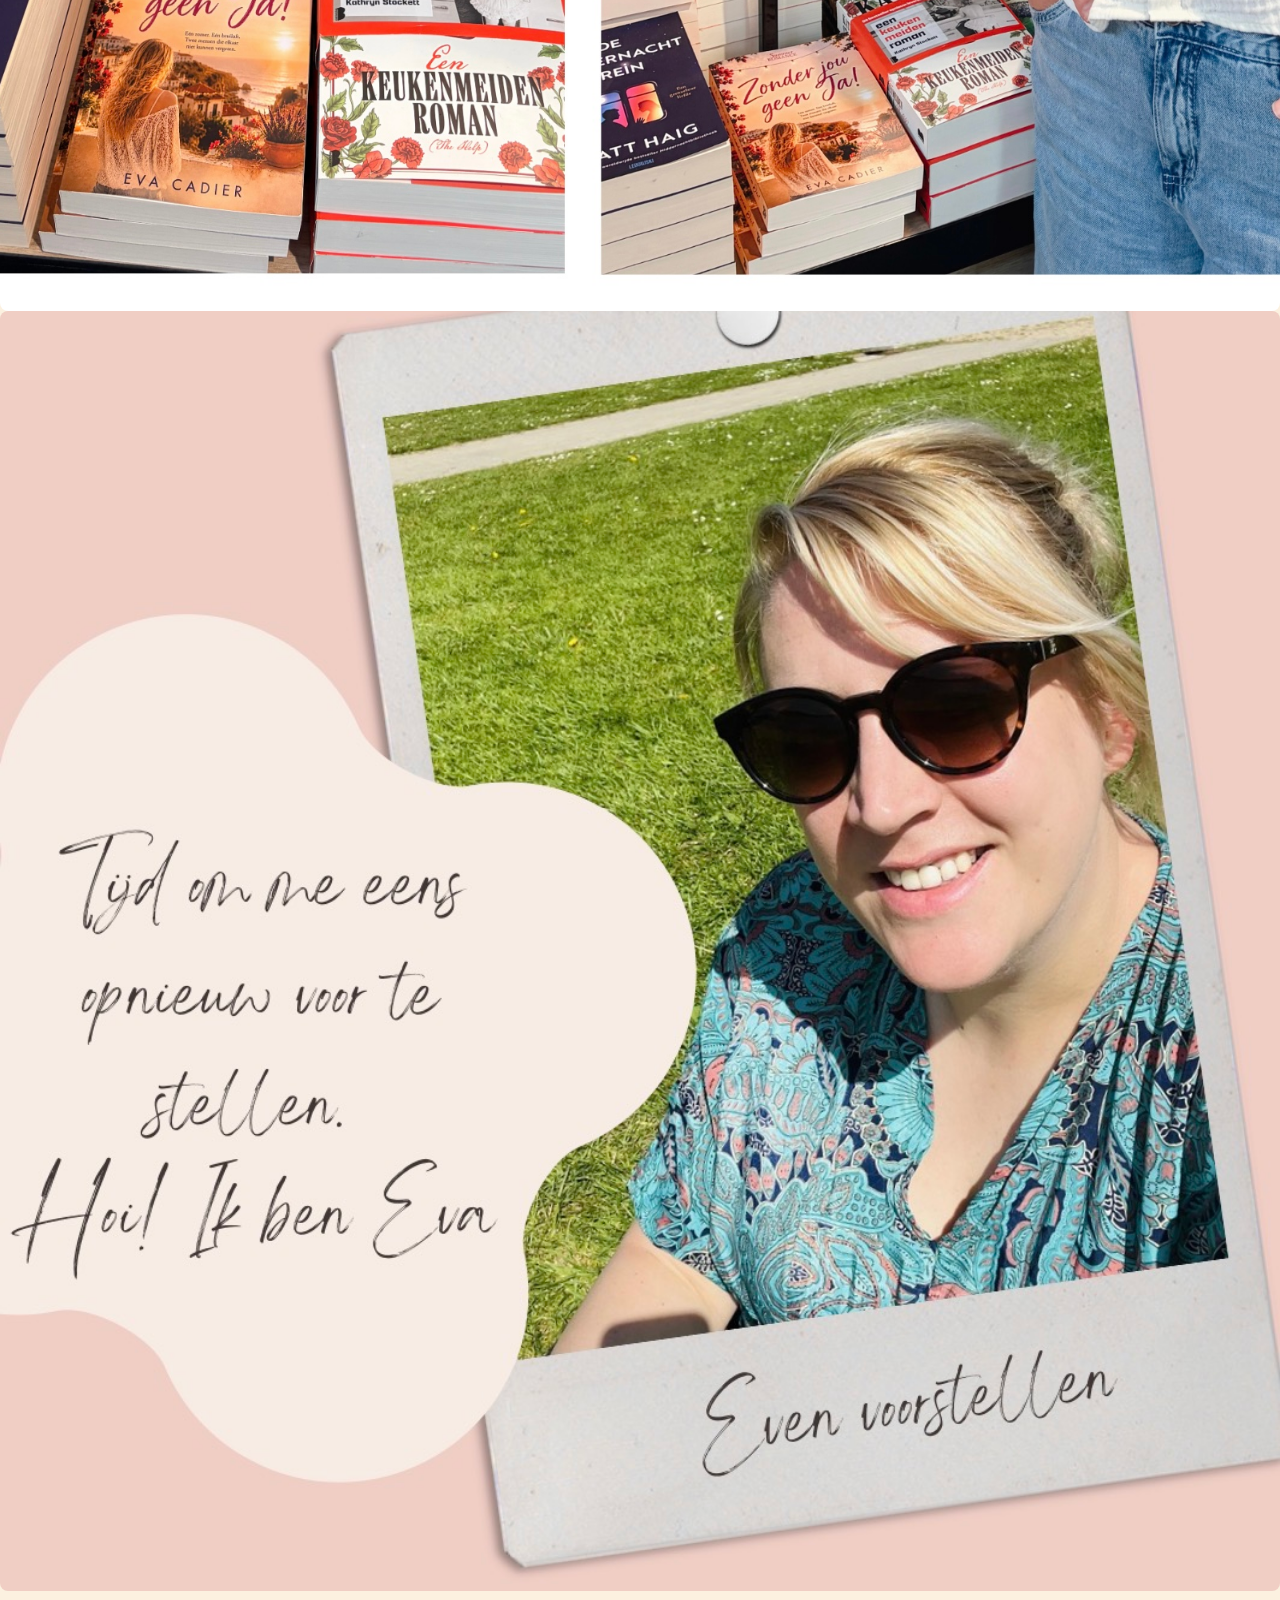
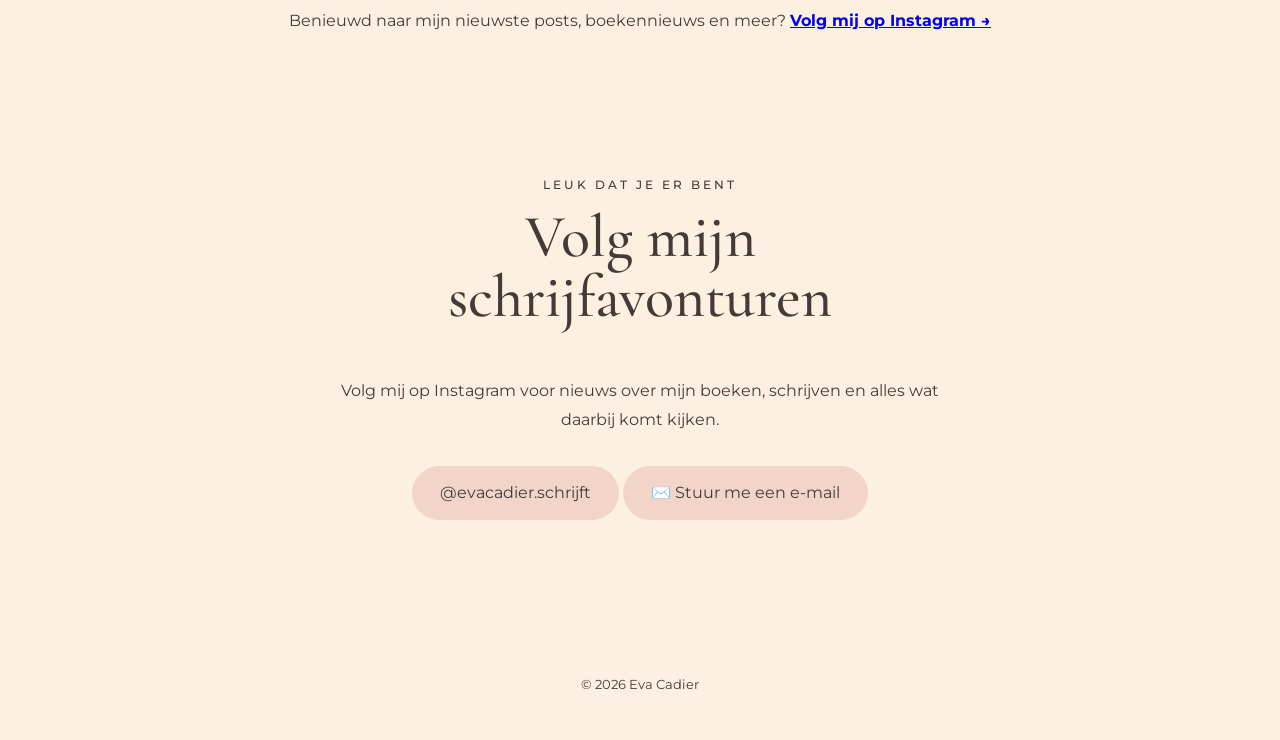
==== commit 08e78597: "Update index.html" ====
--- a/index.html
+++ b/index.html
@@ -221,7 +221,7 @@
 
   <div class="instagram-grid">
     <a href="https://www.instagram.com/evacadier.schrijft/" target="_blank">
-      <img src="Instagram1.jpg" alt="Eva Cadier op Instagram">
+      <img src="Instagram1.jpeg" alt="Eva Cadier op Instagram">
     </a>
 
     <a href="https://www.instagram.com/evacadier.schrijft/" target="_blank">
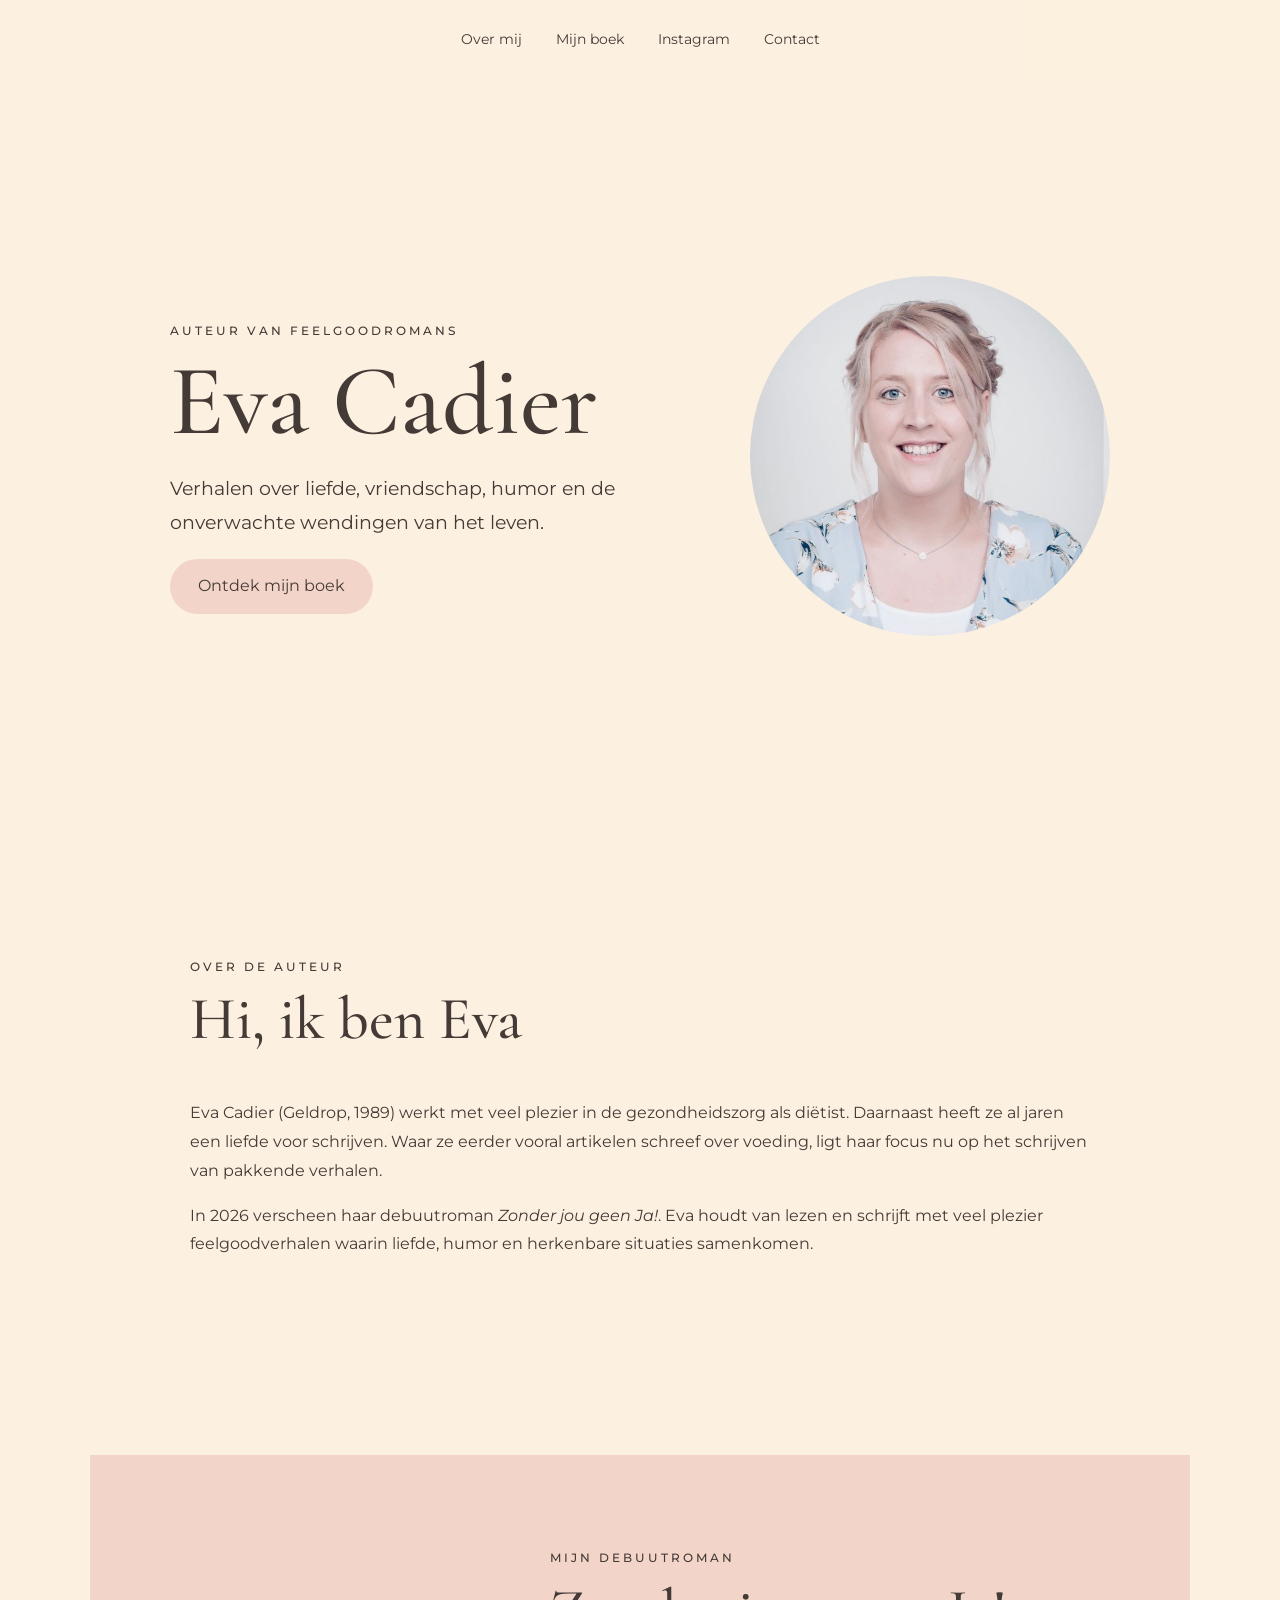
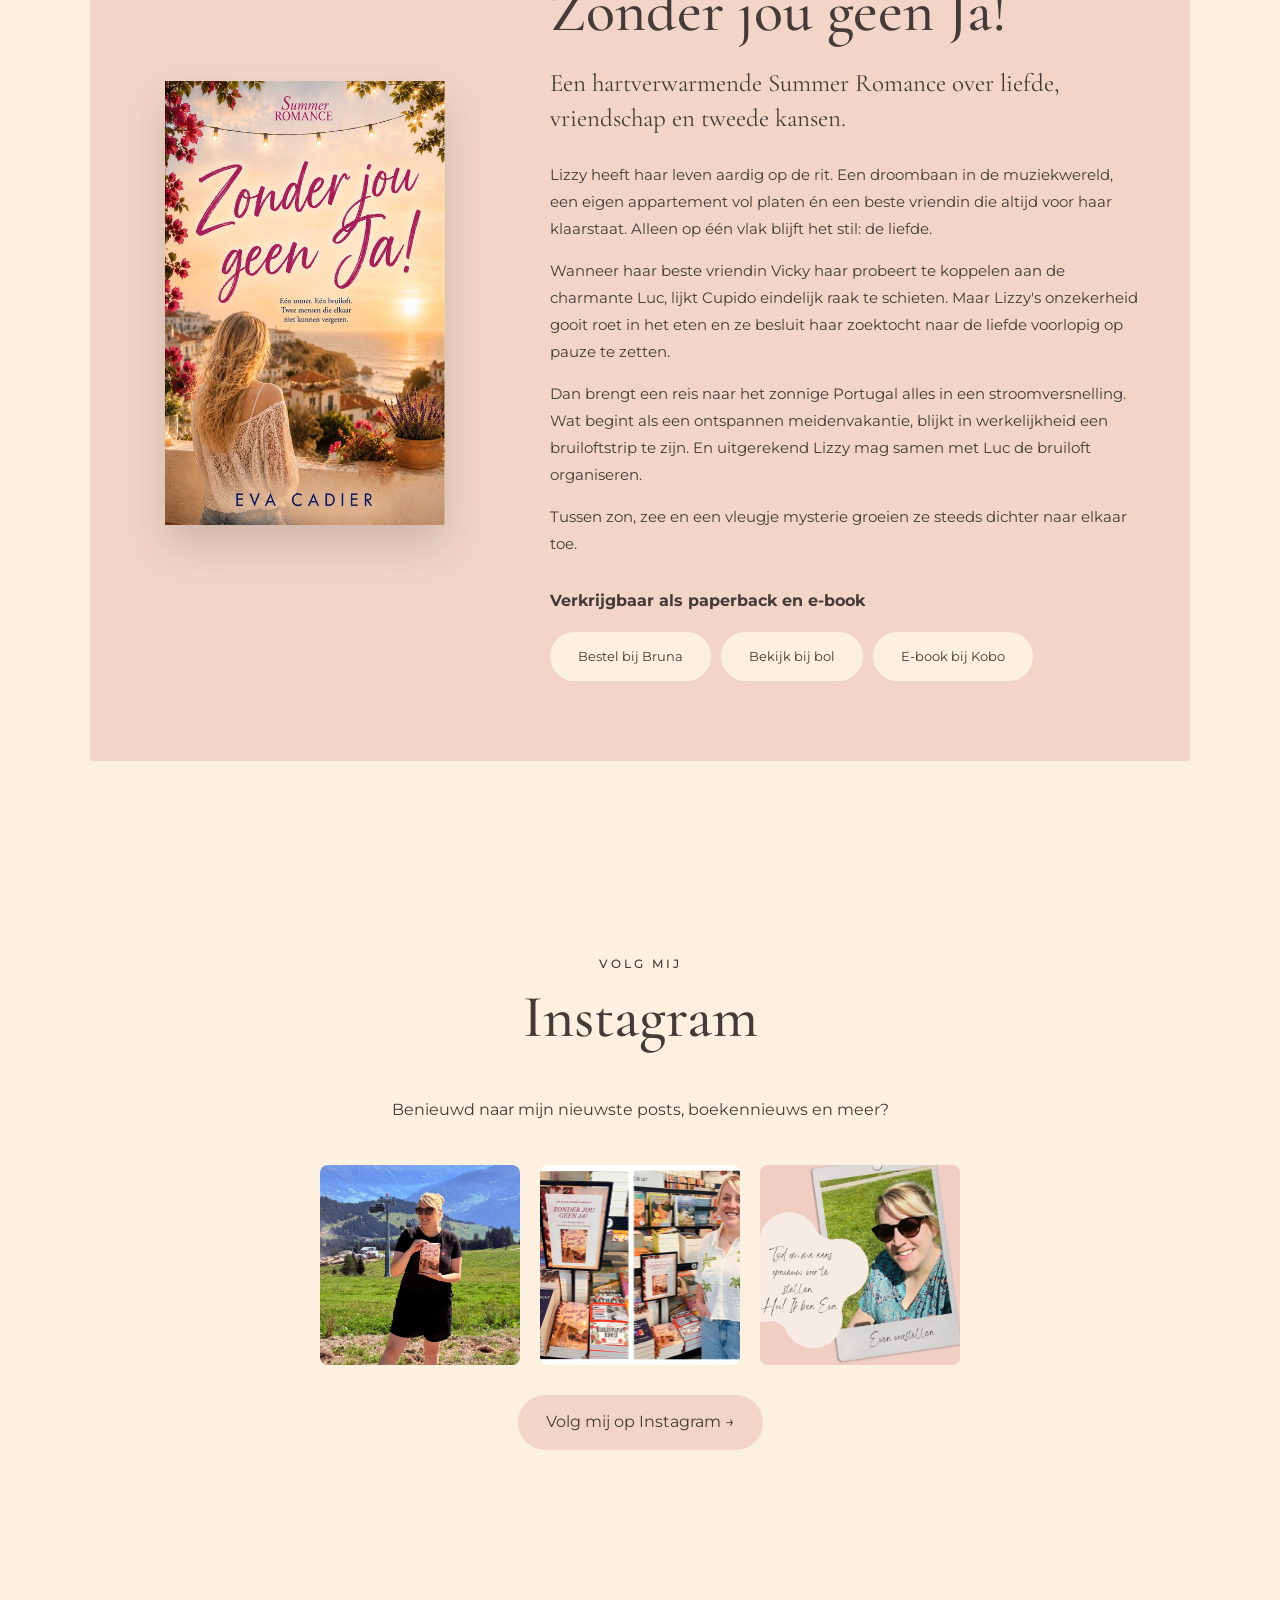
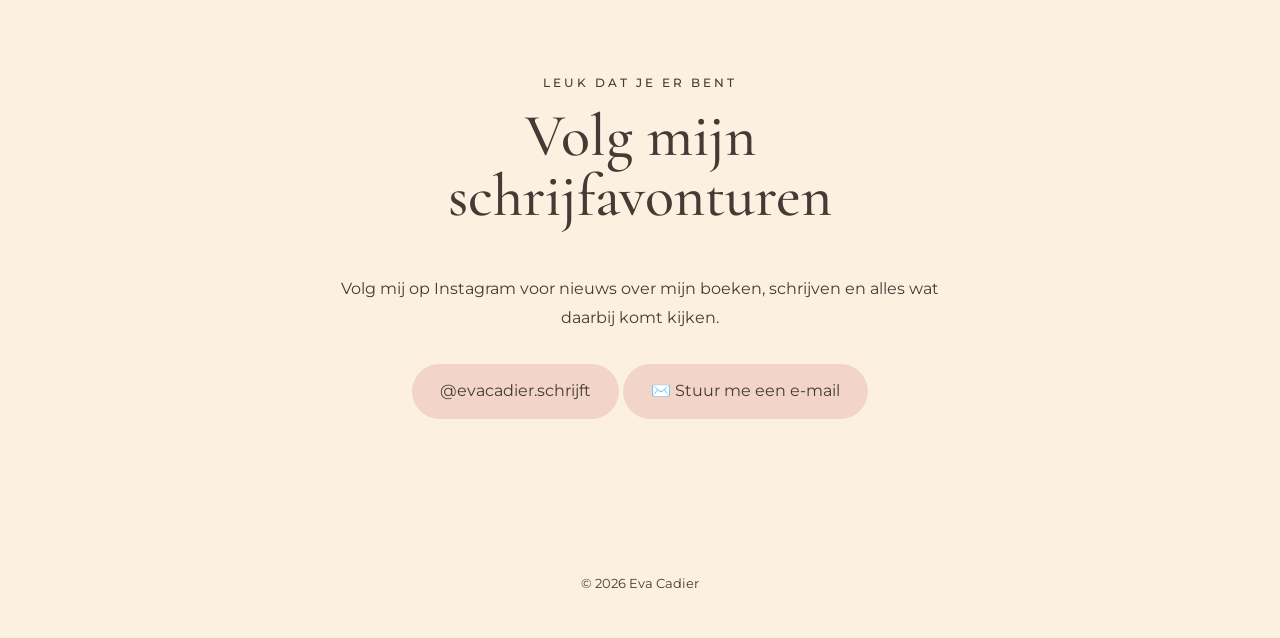
==== commit 526c3b52: "Update index.html" ====
--- a/index.html
+++ b/index.html
@@ -13,7 +13,6 @@
     <link href="https://fonts.googleapis.com/css2?family=Cormorant+Garamond:wght@400;500;600&family=Montserrat:wght@300;400;500&display=swap" rel="stylesheet">
 </head>
 
-
 <body>
 
 <!-- NAVIGATIE -->
@@ -22,7 +21,7 @@
     <nav>
         <a href="#over">Over mij</a>
         <a href="#boek">Mijn boek</a>
-        <a href="#nieuws">Nieuws</a>
+        <a href="#instagram">Instagram</a>
         <a href="#contact">Contact</a>
     </nav>
 </header>
@@ -55,10 +54,6 @@
 
 
     <div class="hero-image">
-
-        <!--
-        Vervang foto.jpg door jouw eigen foto.
-        -->
 
         <img src="Eva.JPG" alt="Eva Cadier">
 
@@ -108,10 +103,6 @@
 <section id="boek" class="book-section">
 
     <div class="book-image">
-
-        <!--
-        Vervang boek.jpg door de afbeelding van jouw boekomslag.
-        -->
 
         <img
             src="boek.jpg"
@@ -216,29 +207,76 @@
 
 
 
-<section id="instagram">
-  <h2>Volg mij op Instagram</h2>
-
-  <div class="instagram-grid">
-    <a href="https://www.instagram.com/evacadier.schrijft/" target="_blank">
-      <img src="Instagram1.jpeg" alt="Eva Cadier op Instagram">
-    </a>
-
-    <a href="https://www.instagram.com/evacadier.schrijft/" target="_blank">
-      <img src="Instagram2.jpg" alt="Eva Cadier op Instagram">
-    </a>
-
-    <a href="https://www.instagram.com/evacadier.schrijft/" target="_blank">
-      <img src="Instagram3.jpg" alt="Eva Cadier op Instagram">
-    </a>
-  </div>
-
-  <p class="instagram-text">
-    Benieuwd naar mijn nieuwste posts, boekennieuws en meer?
-    <a href="https://www.instagram.com/evacadier.schrijft/" target="_blank">
-      Volg mij op Instagram →
-    </a>
-  </p>
+<!-- INSTAGRAM -->
+
+<section id="instagram" class="instagram-section">
+
+    <div class="instagram-inner">
+
+        <p class="eyebrow">
+            Volg mij
+        </p>
+
+        <h2>
+            Instagram
+        </h2>
+
+        <p class="instagram-intro">
+            Benieuwd naar mijn nieuwste posts, boekennieuws en meer?
+        </p>
+
+
+        <div class="instagram-grid">
+
+            <a
+                href="https://www.instagram.com/evacadier.schrijft/"
+                target="_blank"
+                rel="noopener noreferrer"
+            >
+                <img
+                    src="Instagram1.jpeg"
+                    alt="Instagram van Eva Cadier"
+                >
+            </a>
+
+
+            <a
+                href="https://www.instagram.com/evacadier.schrijft/"
+                target="_blank"
+                rel="noopener noreferrer"
+            >
+                <img
+                    src="Instagram2.jpg"
+                    alt="Instagram van Eva Cadier"
+                >
+            </a>
+
+
+            <a
+                href="https://www.instagram.com/evacadier.schrijft/"
+                target="_blank"
+                rel="noopener noreferrer"
+            >
+                <img
+                    src="Instagram3.jpg"
+                    alt="Instagram van Eva Cadier"
+                >
+            </a>
+
+        </div>
+
+
+        <a
+            href="https://www.instagram.com/evacadier.schrijft/"
+            target="_blank"
+            rel="noopener noreferrer"
+            class="button"
+        >
+            Volg mij op Instagram →
+        </a>
+
+    </div>
+
 </section>
 
 
@@ -271,14 +309,15 @@
         >
             @evacadier.schrijft
         </a>
-        
+
+
         <a
-    href="mailto:evacadier@gmail.com"
-    class="button"
-    style="margin-top: 15px;"
->
-    ✉️ Stuur me een e-mail
-</a>
+            href="mailto:evacadier@gmail.com"
+            class="button"
+            style="margin-top: 15px;"
+        >
+            ✉️ Stuur me een e-mail
+        </a>
 
     </div>
 
--- a/style.css
+++ b/style.css
@@ -5,16 +5,13 @@
     --wit: #FFFDF9;
 }
 
-
 * {
     box-sizing: border-box;
 }
 
-
 html {
     scroll-behavior: smooth;
 }
-
 
 body {
     margin: 0;
@@ -24,7 +21,6 @@
     line-height: 1.8;
 }
 
-
 header {
     padding: 25px 30px;
     text-align: center;
@@ -33,7 +29,6 @@
     background: rgba(252, 241, 224, 0.95);
     z-index: 10;
 }
-
 
 nav a {
     margin: 0 15px;
@@ -42,11 +37,9 @@
     font-size: 14px;
 }
 
-
 nav a:hover {
     opacity: 0.6;
 }
-
 
 h1,
 h2,
@@ -55,26 +48,22 @@
     font-weight: 500;
 }
 
-
 h1 {
     font-size: clamp(60px, 8vw, 100px);
     line-height: 0.9;
     margin: 15px 0 25px;
 }
 
-
 h2 {
     font-size: clamp(42px, 5vw, 60px);
     line-height: 1;
     margin-top: 10px;
 }
 
-
 h3 {
     font-size: 30px;
     margin-top: 0;
 }
-
 
 .eyebrow {
     text-transform: uppercase;
@@ -82,7 +71,6 @@
     font-size: 12px;
     font-weight: 500;
 }
-
 
 .hero {
     min-height: 85vh;
@@ -93,17 +81,14 @@
     padding: 70px 30px;
 }
 
-
 .hero-text {
     max-width: 550px;
 }
-
 
 .intro {
     font-size: 19px;
     max-width: 500px;
 }
-
 
 .hero-image img {
     width: 360px;
@@ -111,7 +96,6 @@
     object-fit: cover;
     border-radius: 50%;
 }
-
 
 .button,
 .shop-button {
@@ -124,23 +108,19 @@
     transition: 0.2s;
 }
 
-
 .button:hover,
 .shop-button:hover {
     transform: translateY(-2px);
 }
 
-
 .section {
     padding: 100px 30px;
 }
-
 
 .section-inner {
     max-width: 900px;
     margin: auto;
 }
-
 
 .book-section {
     max-width: 1100px;
@@ -152,12 +132,10 @@
     background: var(--roze);
 }
 
-
 .book-image {
     flex: 0 0 330px;
     text-align: center;
 }
-
 
 .book-image img {
     width: 280px;
@@ -165,16 +143,13 @@
     box-shadow: 0 20px 40px rgba(0, 0, 0, 0.15);
 }
 
-
 .book-text {
     flex: 1;
 }
 
-
 .book-text h2 {
     margin-bottom: 10px;
 }
-
 
 .subtitle {
     font-family: 'Cormorant Garamond', serif;
@@ -182,16 +157,13 @@
     line-height: 1.4;
 }
 
-
 .flaptekst {
     font-size: 15px;
 }
 
-
 .available {
     margin-top: 30px;
 }
-
 
 .shops {
     display: flex;
@@ -199,17 +171,14 @@
     gap: 10px;
 }
 
-
 .shop-button {
     background: var(--creme);
     font-size: 13px;
 }
 
-
 .news-section {
     background: var(--wit);
 }
-
 
 .cards {
     display: grid;
@@ -217,12 +186,10 @@
     gap: 25px;
 }
 
-
 .cards article {
     background: var(--roze);
     padding: 30px;
 }
-
 
 .contact-section {
     max-width: 900px;
@@ -231,13 +198,11 @@
     text-align: center;
 }
 
-
 .contact-section > div {
     max-width: 600px;
     margin: auto;
 }
 
-
 footer {
     text-align: center;
     padding: 30px;
@@ -245,18 +210,68 @@
 }
 
 
+/* INSTAGRAM */
+
+#instagram {
+    width: 100%;
+    max-width: 900px;
+    margin: 0 auto;
+    padding: 100px 30px;
+    text-align: center;
+}
+
+#instagram h2 {
+    text-align: center;
+}
+
+.instagram-grid {
+    display: flex;
+    flex-direction: row;
+    justify-content: center;
+    align-items: center;
+    gap: 20px;
+    width: 100%;
+    margin: 40px auto 30px;
+}
+
+.instagram-grid a {
+    display: block;
+    width: 200px;
+    height: 200px;
+    flex: 0 0 200px;
+}
+
+.instagram-grid img {
+    display: block;
+    width: 200px !important;
+    height: 200px !important;
+    max-width: none !important;
+    object-fit: cover;
+    border-radius: 8px;
+}
+
+.instagram-text {
+    text-align: center;
+    margin: 0 auto;
+}
+
+.instagram-text a {
+    font-weight: bold;
+}
+
+
+/* MOBIEL */
+
 @media (max-width: 750px) {
 
     header {
         position: static;
     }
-
 
     nav a {
         margin: 5px 8px;
         display: inline-block;
     }
-
 
     .hero {
         flex-direction: column-reverse;
@@ -265,12 +280,10 @@
         padding-top: 50px;
     }
 
-
     .hero-image img {
         width: 260px;
         height: 260px;
     }
-
 
     .book-section {
         margin: 40px 15px;
@@ -279,52 +292,38 @@
         gap: 40px;
     }
 
-
     .book-text {
         text-align: center;
     }
 
-
     .cards {
         grid-template-columns: 1fr;
     }
 
-
     .shops {
         justify-content: center;
     }
 
-}
-
-    .shops {
+
+    /* Instagram op mobiel */
+
+    #instagram {
+        padding: 70px 15px;
+    }
+
+    .instagram-grid {
+        gap: 8px;
         justify-content: center;
     }
 
-}
-
-
-/* Instagram */
-
-.instagram-grid {
-    display: grid;
-    grid-template-columns: repeat(3, 1fr);
-    gap: 15px;
-    max-width: 900px;
-    margin: 0 auto 25px;
-}
-
-.instagram-grid img {
-    width: 100%;
-    aspect-ratio: 1 / 1;
-    object-fit: cover;
-    border-radius: 8px;
-    display: block;
-}
-
-.instagram-text {
-    text-align: center;
-}
-
-.instagram-text a {
-    font-weight: bold;
-}
+    .instagram-grid a {
+        width: 100px;
+        height: 100px;
+        flex: 0 0 100px;
+    }
+
+    .instagram-grid img {
+        width: 100px !important;
+        height: 100px !important;
+    }
+}
